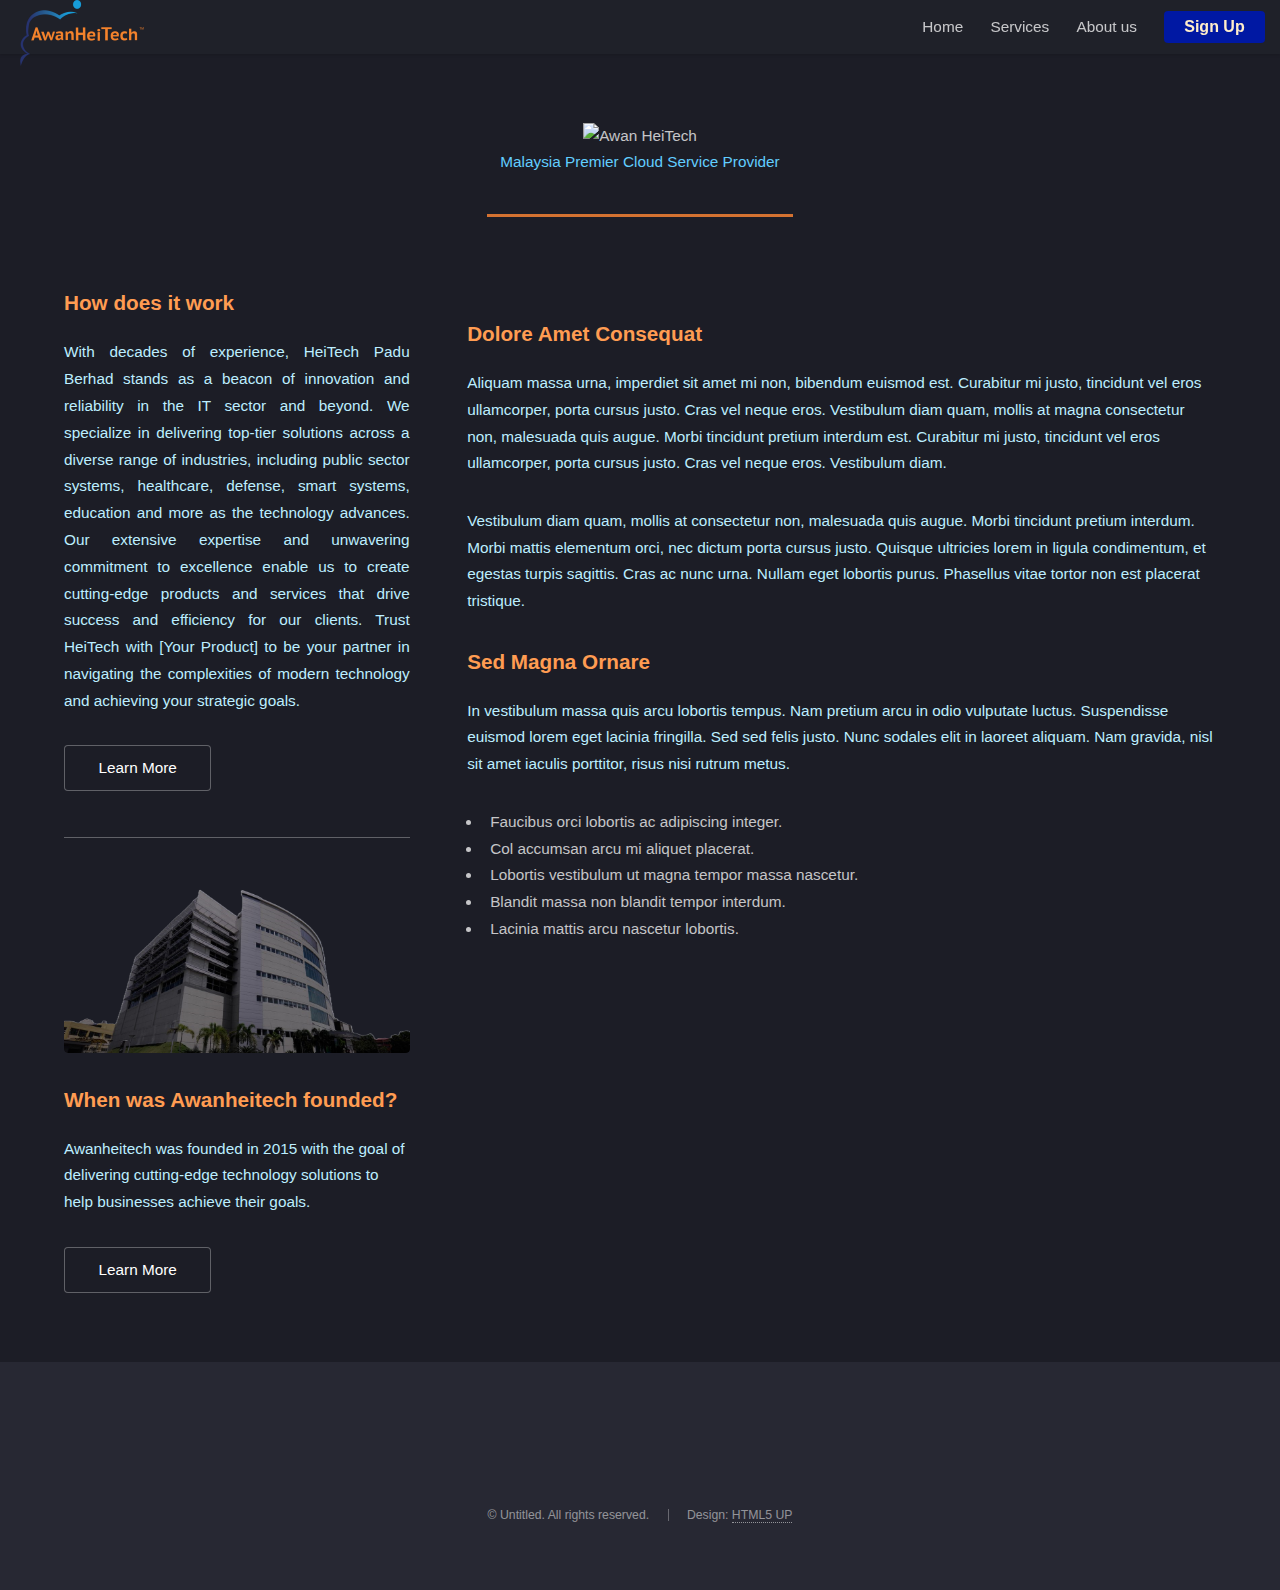
==== awanheitechdetail.html @ 888e389e "update" ====
<!DOCTYPE HTML>

<html>
	<head>
		<title>AwanHeiTech | Details</title>
		<meta charset="utf-8" />
		<meta name="viewport" content="width=device-width, initial-scale=1, user-scalable=no" />
		<link rel="stylesheet" href="assets/css/main.css" />
		<link href="images/AwanHeitech logo.png" rel="icon">
		<noscript><link rel="stylesheet" href="assets/css/noscript.css" /></noscript>
	</head>
	<body class="is-preload">
		<div id="page-wrapper">

			<!-- Header -->
				<header id="header">
					<h1 id="logo">
						<a href="awanheitechdetail.html">
							<img src="images/AwanHeitechlogosmall.png" alt="Awan HeiTech">
						</a>
					</h1>
					
					<nav id="nav">
						<ul>
							<li><a href="index.html">Home</a></li>
							<li>
								<a href="#">Services</a>
								<ul>
									<li><a href="awanheitechdetail.html">AwanHeiTech</a></li>
									<li><a href="kolleqdetail.html">Kolleq</a></li>
									<li><a href="secure-xdetail.html">Secure-X</a></li>
									<li>
										<a href="#">Submenu</a>
										<ul>
											<li><a href="#">Option 1</a></li>
											<li><a href="#">Option 2</a></li>
											<li><a href="#">Option 3</a></li>
											<li><a href="#">Option 4</a></li>
										</ul>
									</li>
								</ul>
							</li>
							<li><a href="about.html">About us</a></li>
							<li><a href="#" class="button primary">Sign Up</a></li>
						</ul>
					</nav>
				</header>

			<!-- Main -->
				<div id="main" class="wrapper style1">
					<div class="container">
						<header class="major">
							<img src="images/AwanHeitech logo.png" alt="Awan HeiTech">
							<p>Malaysia Premier Cloud Service Provider</p>
						</header>
						<div class="row gtr-150">
							<div class="col-4 col-12-medium">

								<!-- Sidebar -->
									<section id="sidebar">
										<section>
											<h3>How does it work</h3>
											<p style="text-align: justify;">With decades of experience, HeiTech Padu Berhad stands as a beacon of innovation and reliability in the IT sector and beyond. We specialize in delivering top-tier solutions across a diverse range of industries, including public sector systems, healthcare, defense, smart systems, education and more as the technology advances. Our extensive expertise and unwavering commitment to excellence enable us to create cutting-edge products and services that drive success and efficiency for our clients. Trust HeiTech with [Your Product] to be your partner in navigating the complexities of modern technology and achieving your strategic goals.</p>
											<footer>
												<ul class="actions">
													<li><a href="#content" class="button">Learn More</a></li>
												</ul>
											</footer>
										</section>
										<hr />
										<section>
											<a href="#" class="image fit"><img src="images/bg_about-1024x500.png" alt="" /></a>
											<h3>When was Awanheitech founded?</h3>
											<p>Awanheitech was founded in 2015 with the goal of delivering cutting-edge technology solutions to help businesses achieve their goals.</p>
											<footer>
												<ul class="actions">
													<li><a href="#" class="button">Learn More</a></li>
												</ul>
											</footer>
										</section>
									</section>

							</div>
							<div class="col-8 col-12-medium imp-medium">

								<!-- Content -->
									<section id="content">
										<a href="#" class="image fit"><img src="images/digital-cloud-data-storage-digital-concept-cloudscape-digital-online-service-global-network-database-backup-computer-infrastructure-technology-solution.jpg" alt="" /></a>
										<h3>Dolore Amet Consequat</h3>
										<p>Aliquam massa urna, imperdiet sit amet mi non, bibendum euismod est. Curabitur mi justo, tincidunt vel eros ullamcorper, porta cursus justo. Cras vel neque eros. Vestibulum diam quam, mollis at magna consectetur non, malesuada quis augue. Morbi tincidunt pretium interdum est. Curabitur mi justo, tincidunt vel eros ullamcorper, porta cursus justo. Cras vel neque eros. Vestibulum diam.</p>
										<p>Vestibulum diam quam, mollis at consectetur non, malesuada quis augue. Morbi tincidunt pretium interdum. Morbi mattis elementum orci, nec dictum porta cursus justo. Quisque ultricies lorem in ligula condimentum, et egestas turpis sagittis. Cras ac nunc urna. Nullam eget lobortis purus. Phasellus vitae tortor non est placerat tristique.</p>
										<h3>Sed Magna Ornare</h3>
										<p>In vestibulum massa quis arcu lobortis tempus. Nam pretium arcu in odio vulputate luctus. Suspendisse euismod lorem eget lacinia fringilla. Sed sed felis justo. Nunc sodales elit in laoreet aliquam. Nam gravida, nisl sit amet iaculis porttitor, risus nisi rutrum metus.</p>
										<ul>
											<li>Faucibus orci lobortis ac adipiscing integer.</li>
											<li>Col accumsan arcu mi aliquet placerat.</li>
											<li>Lobortis vestibulum ut magna tempor massa nascetur.</li>
											<li>Blandit massa non blandit tempor interdum.</li>
											<li>Lacinia mattis arcu nascetur lobortis.</li>
										</ul>
									</section>

							</div>
						</div>
					</div>
				</div>

			<!-- Footer -->
				<footer id="footer">
					<ul class="icons">
						<li><a href="#" class="icon brands alt fa-twitter"><span class="label">Twitter</span></a></li>
						<li><a href="#" class="icon brands alt fa-facebook-f"><span class="label">Facebook</span></a></li>
						<li><a href="#" class="icon brands alt fa-linkedin-in"><span class="label">LinkedIn</span></a></li>
						<li><a href="#" class="icon brands alt fa-instagram"><span class="label">Instagram</span></a></li>
						<li><a href="#" class="icon brands alt fa-github"><span class="label">GitHub</span></a></li>
						<li><a href="#" class="icon solid alt fa-envelope"><span class="label">Email</span></a></li>
					</ul>
					<ul class="copyright">
						<li>&copy; Untitled. All rights reserved.</li><li>Design: <a href="http://html5up.net">HTML5 UP</a></li>
					</ul>
				</footer>

		</div>

		<!-- Scripts -->
			<script src="assets/js/jquery.min.js"></script>
			<script src="assets/js/jquery.scrolly.min.js"></script>
			<script src="assets/js/jquery.dropotron.min.js"></script>
			<script src="assets/js/jquery.scrollex.min.js"></script>
			<script src="assets/js/browser.min.js"></script>
			<script src="assets/js/breakpoints.min.js"></script>
			<script src="assets/js/util.js"></script>
			<script src="assets/js/main.js"></script>

	</body>
</html>
---- assets/css/main.css ----
@import url("fontawesome-all.min.css");
@import url("https://fonts.googleapis.com/css?family=Roboto:100,300,100italic,300italic");

/*
	Landed by HTML5 UP
	html5up.net | @ajlkn
	Free for personal and commercial use under the CCA 3.0 license (html5up.net/license)
*/

html, body, div, span, applet, object,
iframe, h1, h2, h3, h4, h5, h6, p, blockquote,
pre, a, abbr, acronym, address, big, cite,
code, del, dfn, em, img, ins, kbd, q, s, samp,
small, strike, strong, sub, sup, tt, var, b,
u, i, center, dl, dt, dd, ol, ul, li, fieldset,
form, label, legend, table, caption, tbody,
tfoot, thead, tr, th, td, article, aside,
canvas, details, embed, figure, figcaption,
footer, header, hgroup, menu, nav, output, ruby,
section, summary, time, mark, audio, video {
	margin: 0;
	padding: 0;
	border: 0;
	font-size: 100%;
	font: inherit;
	vertical-align: baseline;}

article, aside, details, figcaption, figure,
footer, header, hgroup, menu, nav, section {
	display: block;}

body {
	line-height: 1;
}

ol, ul {
	list-style: none;
}

blockquote, q {
	quotes: none;
}

	blockquote:before, blockquote:after, q:before, q:after {
		content: '';
		content: none;
	}

table {
	border-collapse: collapse;
	border-spacing: 0;
}

body {
	-webkit-text-size-adjust: none;
}

mark {
	background-color: transparent;
	color: inherit;
}

input::-moz-focus-inner {
	border: 0;
	padding: 0;
}

input, select, textarea {
	-moz-appearance: none;
	-webkit-appearance: none;
	-ms-appearance: none;
	appearance: none;
}

/* Basic */

	html {
		box-sizing: border-box;
	}

	*, *:before, *:after {
		box-sizing: inherit;
	}

	html, body {
		background: #1c1d26;
	}

	body.is-preload *, body.is-preload *:before, body.is-preload *:after {
		-moz-animation: none !important;
		-webkit-animation: none !important;
		-ms-animation: none !important;
		animation: none !important;
		-moz-transition: none !important;
		-webkit-transition: none !important;
		-ms-transition: none !important;
		transition: none !important;
	}

	body, input, select, textarea {
		color: rgba(255, 255, 255, 0.75);
		font-family: "Silka", Helvetica, sans-serif;
		font-size: 15pt;
		font-weight: 100;
		line-height: 1.75em;
	}

	a {
		-moz-transition: border-color 0.2s ease-in-out, color 0.2s ease-in-out;
		-webkit-transition: border-color 0.2s ease-in-out, color 0.2s ease-in-out;
		-ms-transition: border-color 0.2s ease-in-out, color 0.2s ease-in-out;
		transition: border-color 0.2s ease-in-out, color 0.2s ease-in-out;
		border-bottom: dotted 1px;
		color: #e49d4c;
		text-decoration: none;
	}

		a:hover {
			color: #e4af4c !important;
			border-bottom-color: transparent;
		}

	strong, b {
		color: #ffffff;
		font-weight: 300;
	}

	em, i {
		font-style: italic;
	}

	p {
		margin: 0 0 2em 0;
		color: #bceeff;
		font-weight:400
	}

	h1, h2, h3, h4, h5, h6 {
		color: #ffffff;
		font-weight: 300;
		line-height: 1em;
		margin: 0 0 1em 0;
		font-family: Exo 2;
		font-weight: 400;
	}

		h1 a, h2 a, h3 a, h4 a, h5 a, h6 a {
			color: inherit;
			border: 0;
		}

	h2 {
		font-size: 2em;
		line-height: 1.5em;
		letter-spacing: -0.025em;
		color: #ff9c52;
		font-weight: 900;

	}

	h3 {
		font-size: 1.35em;
		line-height: 1.5em;
		color: #ff9c52;
		font-weight: 600;
	}

	h4 {
		font-size: 1.1em;
		line-height: 1.5em;
	}

	h5 {
		font-size: 0.9em;
		line-height: 1.5em;
	}

	h6 {
		font-size: 0.7em;
		line-height: 1.5em;
	}

	sub {
		font-size: 0.8em;
		position: relative;
		top: 0.5em;
	}

	sup {
		font-size: 0.8em;
		position: relative;
		top: -0.5em;
	}

	hr {
		border: 0;
		border-bottom: solid 1px rgba(255, 255, 255, 0.3);
		margin: 3em 0;
	}

		hr.major {
			margin: 4em 0;
		}

	blockquote {
		border-left: solid 4px rgba(255, 255, 255, 0.3);
		font-style: italic;
		margin: 0 0 2em 0;
		padding: 0.5em 0 0.5em 2em;
	}

	code {
		background: rgba(255, 255, 255, 0.075);
		border-radius: 4px;
		font-family: "Courier New", monospace;
		font-size: 0.9em;
		margin: 0 0.25em;
		padding: 0.25em 0.65em;
	}

	pre {
		-webkit-overflow-scrolling: touch;
		font-family: "Courier New", monospace;
		font-size: 0.9em;
		margin: 0 0 2em 0;
	}

		pre code {
			display: block;
			line-height: 1.75em;
			padding: 1em 1.5em;
			overflow-x: auto;
		}

	.align-left {
		text-align: left;
	}

	.align-center {
		text-align: center;
	}

	.align-right {
		text-align: right;
	}

/* Loader */

	@-moz-keyframes spinner-show {
		0% {
			opacity: 0;
		}

		100% {
			opacity: 1;
		}
	}

	@-webkit-keyframes spinner-show {
		0% {
			opacity: 0;
		}

		100% {
			opacity: 1;
		}
	}

	@-ms-keyframes spinner-show {
		0% {
			opacity: 0;
		}

		100% {
			opacity: 1;
		}
	}

	@keyframes spinner-show {
		0% {
			opacity: 0;
		}

		100% {
			opacity: 1;
		}
	}

	@-moz-keyframes spinner-hide {
		0% {
			color: rgba(255, 255, 255, 0.15);
			z-index: 100001;
			-moz-transform: scale(1) rotate(0deg);
			-webkit-transform: scale(1) rotate(0deg);
			-ms-transform: scale(1) rotate(0deg);
			transform: scale(1) rotate(0deg);
		}

		99% {
			color: #1c1d26;
			z-index: 100001;
			-moz-transform: scale(0.5) rotate(360deg);
			-webkit-transform: scale(0.5) rotate(360deg);
			-ms-transform: scale(0.5) rotate(360deg);
			transform: scale(0.5) rotate(360deg);
		}

		100% {
			color: #1c1d26;
			z-index: -1;
			-moz-transform: scale(0.5) rotate(360deg);
			-webkit-transform: scale(0.5) rotate(360deg);
			-ms-transform: scale(0.5) rotate(360deg);
			transform: scale(0.5) rotate(360deg);
		}
	}

	@-webkit-keyframes spinner-hide {
		0% {
			color: rgba(255, 255, 255, 0.15);
			z-index: 100001;
			-moz-transform: scale(1) rotate(0deg);
			-webkit-transform: scale(1) rotate(0deg);
			-ms-transform: scale(1) rotate(0deg);
			transform: scale(1) rotate(0deg);
		}

		99% {
			color: #1c1d26;
			z-index: 100001;
			-moz-transform: scale(0.5) rotate(360deg);
			-webkit-transform: scale(0.5) rotate(360deg);
			-ms-transform: scale(0.5) rotate(360deg);
			transform: scale(0.5) rotate(360deg);
		}

		100% {
			color: #1c1d26;
			z-index: -1;
			-moz-transform: scale(0.5) rotate(360deg);
			-webkit-transform: scale(0.5) rotate(360deg);
			-ms-transform: scale(0.5) rotate(360deg);
			transform: scale(0.5) rotate(360deg);
		}
	}

	@-ms-keyframes spinner-hide {
		0% {
			color: rgba(255, 255, 255, 0.15);
			z-index: 100001;
			-moz-transform: scale(1) rotate(0deg);
			-webkit-transform: scale(1) rotate(0deg);
			-ms-transform: scale(1) rotate(0deg);
			transform: scale(1) rotate(0deg);
		}

		99% {
			color: #1c1d26;
			z-index: 100001;
			-moz-transform: scale(0.5) rotate(360deg);
			-webkit-transform: scale(0.5) rotate(360deg);
			-ms-transform: scale(0.5) rotate(360deg);
			transform: scale(0.5) rotate(360deg);
		}

		100% {
			color: #1c1d26;
			z-index: -1;
			-moz-transform: scale(0.5) rotate(360deg);
			-webkit-transform: scale(0.5) rotate(360deg);
			-ms-transform: scale(0.5) rotate(360deg);
			transform: scale(0.5) rotate(360deg);
		}
	}

	@keyframes spinner-hide {
		0% {
			color: rgba(255, 255, 255, 0.15);
			z-index: 100001;
			-moz-transform: scale(1) rotate(0deg);
			-webkit-transform: scale(1) rotate(0deg);
			-ms-transform: scale(1) rotate(0deg);
			transform: scale(1) rotate(0deg);
		}

		99% {
			color: #1c1d26;
			z-index: 100001;
			-moz-transform: scale(0.5) rotate(360deg);
			-webkit-transform: scale(0.5) rotate(360deg);
			-ms-transform: scale(0.5) rotate(360deg);
			transform: scale(0.5) rotate(360deg);
		}

		100% {
			color: #1c1d26;
			z-index: -1;
			-moz-transform: scale(0.5) rotate(360deg);
			-webkit-transform: scale(0.5) rotate(360deg);
			-ms-transform: scale(0.5) rotate(360deg);
			transform: scale(0.5) rotate(360deg);
		}
	}

	@-moz-keyframes spinner-rotate {
		0% {
			-moz-transform: scale(1) rotate(0deg);
			-webkit-transform: scale(1) rotate(0deg);
			-ms-transform: scale(1) rotate(0deg);
			transform: scale(1) rotate(0deg);
		}

		100% {
			-moz-transform: scale(1) rotate(360deg);
			-webkit-transform: scale(1) rotate(360deg);
			-ms-transform: scale(1) rotate(360deg);
			transform: scale(1) rotate(360deg);
		}
	}

	@-webkit-keyframes spinner-rotate {
		0% {
			-moz-transform: scale(1) rotate(0deg);
			-webkit-transform: scale(1) rotate(0deg);
			-ms-transform: scale(1) rotate(0deg);
			transform: scale(1) rotate(0deg);
		}

		100% {
			-moz-transform: scale(1) rotate(360deg);
			-webkit-transform: scale(1) rotate(360deg);
			-ms-transform: scale(1) rotate(360deg);
			transform: scale(1) rotate(360deg);
		}
	}

	@-ms-keyframes spinner-rotate {
		0% {
			-moz-transform: scale(1) rotate(0deg);
			-webkit-transform: scale(1) rotate(0deg);
			-ms-transform: scale(1) rotate(0deg);
			transform: scale(1) rotate(0deg);
		}

		100% {
			-moz-transform: scale(1) rotate(360deg);
			-webkit-transform: scale(1) rotate(360deg);
			-ms-transform: scale(1) rotate(360deg);
			transform: scale(1) rotate(360deg);
		}
	}

	@keyframes spinner-rotate {
		0% {
			-moz-transform: scale(1) rotate(0deg);
			-webkit-transform: scale(1) rotate(0deg);
			-ms-transform: scale(1) rotate(0deg);
			transform: scale(1) rotate(0deg);
		}

		100% {
			-moz-transform: scale(1) rotate(360deg);
			-webkit-transform: scale(1) rotate(360deg);
			-ms-transform: scale(1) rotate(360deg);
			transform: scale(1) rotate(360deg);
		}
	}

	@-moz-keyframes overlay-hide {
		0% {
			opacity: 1;
			z-index: 100000;
		}

		15% {
			opacity: 1;
			z-index: 100000;
		}

		99% {
			opacity: 0;
			z-index: 100000;
		}

		100% {
			opacity: 0;
			z-index: -1;
		}
	}

	@-webkit-keyframes overlay-hide {
		0% {
			opacity: 1;
			z-index: 100000;
		}

		15% {
			opacity: 1;
			z-index: 100000;
		}

		99% {
			opacity: 0;
			z-index: 100000;
		}

		100% {
			opacity: 0;
			z-index: -1;
		}
	}

	@-ms-keyframes overlay-hide {
		0% {
			opacity: 1;
			z-index: 100000;
		}

		15% {
			opacity: 1;
			z-index: 100000;
		}

		99% {
			opacity: 0;
			z-index: 100000;
		}

		100% {
			opacity: 0;
			z-index: -1;
		}
	}

	@keyframes overlay-hide {
		0% {
			opacity: 1;
			z-index: 100000;
		}

		15% {
			opacity: 1;
			z-index: 100000;
		}

		99% {
			opacity: 0;
			z-index: 100000;
		}

		100% {
			opacity: 0;
			z-index: -1;
		}
	}

	body.landing {
		text-decoration: none;
	}

		body.landing:before {
			-moz-osx-font-smoothing: grayscale;
			-webkit-font-smoothing: antialiased;
			display: inline-block;
			font-style: normal;
			font-variant: normal;
			text-rendering: auto;
			line-height: 1;
			text-transform: none !important;
			font-family: 'Font Awesome 5 Free';
			font-weight: 900;
		}

		body.landing:before {
			-moz-animation: spinner-show 1.5s 1 0.25s ease forwards, spinner-hide 0.25s ease-in-out forwards !important;
			-webkit-animation: spinner-show 1.5s 1 0.25s ease forwards, spinner-hide 0.25s ease-in-out forwards !important;
			-ms-animation: spinner-show 1.5s 1 0.25s ease forwards, spinner-hide 0.25s ease-in-out forwards !important;
			animation: spinner-show 1.5s 1 0.25s ease forwards, spinner-hide 0.25s ease-in-out forwards !important;
			-moz-transform-origin: 50% 50%;
			-webkit-transform-origin: 50% 50%;
			-ms-transform-origin: 50% 50%;
			transform-origin: 50% 50%;
			color: rgba(255, 255, 255, 0.15);
			content: '\f1ce';
			cursor: default;
			display: block;
			font-size: 2em;
			height: 2em;
			left: 50%;
			line-height: 2em;
			margin: -1em 0 0 -1em;
			opacity: 0;
			position: fixed;
			text-align: center;
			top: 50%;
			width: 2em;
			z-index: -1;
		}

		body.landing:after {
			-moz-animation: overlay-hide 1.5s ease-in forwards !important;
			-webkit-animation: overlay-hide 1.5s ease-in forwards !important;
			-ms-animation: overlay-hide 1.5s ease-in forwards !important;
			animation: overlay-hide 1.5s ease-in forwards !important;
			background: #1c1d26;
			content: '';
			display: block;
			height: 100%;
			left: 0;
			opacity: 0;
			position: fixed;
			top: 0;
			width: 100%;
			z-index: -1;
		}

		body.landing.is-preload:before {
			-moz-animation: spinner-show 1.5s 1 0.25s ease forwards, spinner-rotate 0.75s infinite linear !important;
			-webkit-animation: spinner-show 1.5s 1 0.25s ease forwards, spinner-rotate 0.75s infinite linear !important;
			-ms-animation: spinner-show 1.5s 1 0.25s ease forwards, spinner-rotate 0.75s infinite linear !important;
			animation: spinner-show 1.5s 1 0.25s ease forwards, spinner-rotate 0.75s infinite linear !important;
			z-index: 100001;
		}

		body.landing.is-preload:after {
			-moz-animation: none !important;
			-webkit-animation: none !important;
			-ms-animation: none !important;
			animation: none !important;
			opacity: 1;
			z-index: 100000;
		}

	@media (-webkit-min-device-pixel-ratio: 2) {

		body.landing:before {
			line-height: 2.025em;
		}

	}

/* Container */

	.container {
		margin: 0 auto;
		max-width: calc(100% - 4em);
		width: 70em;
	}

		.container.xsmall {
			width: 17.5em;
		}

		.container.small {
			width: 35em;
		}

		.container.medium {
			width: 52.5em;
		}

		.container.large {
			width: 87.5em;
		}

		.container.xlarge {
			width: 105em;
		}

		.container.max {
			width: 100%;
		}

		@media screen and (max-width: 1280px) {

			.container {
				width: 90%;
				max-width: 100%;
			}

		}

		@media screen and (max-width: 980px) {

			.container {
				width: 100% !important;
			}

		}

/* Row */

	.row {
		display: flex;
		flex-wrap: wrap;
		box-sizing: border-box;
		align-items: stretch;
	}

		.row > * {
			box-sizing: border-box;
		}

		.row.gtr-uniform > * > :last-child {
			margin-bottom: 0;
		}

		.row.aln-left {
			justify-content: flex-start;
		}

		.row.aln-center {
			justify-content: center;
		}

		.row.aln-right {
			justify-content: flex-end;
		}

		.row.aln-top {
			align-items: flex-start;
		}

		.row.aln-middle {
			align-items: center;
		}

		.row.aln-bottom {
			align-items: flex-end;
		}

		.row > .imp {
			order: -1;
		}

		.row > .col-1 {
			width: 8.33333%;
		}

		.row > .off-1 {
			margin-left: 8.33333%;
		}

		.row > .col-2 {
			width: 16.66667%;
		}

		.row > .off-2 {
			margin-left: 16.66667%;
		}

		.row > .col-3 {
			width: 25%;
		}

		.row > .off-3 {
			margin-left: 25%;
		}

		.row > .col-4 {
			width: 33.33333%;
		}

		.row > .off-4 {
			margin-left: 33.33333%;
		}

		.row > .col-5 {
			width: 41.66667%;
		}

		.row > .off-5 {
			margin-left: 41.66667%;
		}

		.row > .col-6 {
			width: 50%;
		}

		.row > .off-6 {
			margin-left: 50%;
		}

		.row > .col-7 {
			width: 58.33333%;
		}

		.row > .off-7 {
			margin-left: 58.33333%;
		}

		.row > .col-8 {
			width: 66.66667%;
		}

		.row > .off-8 {
			margin-left: 66.66667%;
		}

		.row > .col-9 {
			width: 75%;
		}

		.row > .off-9 {
			margin-left: 75%;
		}

		.row > .col-10 {
			width: 83.33333%;
		}

		.row > .off-10 {
			margin-left: 83.33333%;
		}

		.row > .col-11 {
			width: 91.66667%;
		}

		.row > .off-11 {
			margin-left: 91.66667%;
		}

		.row > .col-12 {
			width: 100%;
		}

		.row > .off-12 {
			margin-left: 100%;
		}

		.row.gtr-0 {
			margin-top: 0;
			margin-left: 0em;
		}

			.row.gtr-0 > * {
				padding: 0 0 0 0em;
			}

			.row.gtr-0.gtr-uniform {
				margin-top: 0em;
			}

				.row.gtr-0.gtr-uniform > * {
					padding-top: 0em;
				}

		.row.gtr-25 {
			margin-top: 0;
			margin-left: -0.625em;
		}

			.row.gtr-25 > * {
				padding: 0 0 0 0.625em;
			}

			.row.gtr-25.gtr-uniform {
				margin-top: -0.625em;
			}

				.row.gtr-25.gtr-uniform > * {
					padding-top: 0.625em;
				}

		.row.gtr-50 {
			margin-top: 0;
			margin-left: -1.25em;
		}

			.row.gtr-50 > * {
				padding: 0 0 0 1.25em;
			}

			.row.gtr-50.gtr-uniform {
				margin-top: -1.25em;
			}

				.row.gtr-50.gtr-uniform > * {
					padding-top: 1.25em;
				}

		.row {
			margin-top: 0;
			margin-left: -2.5em;
		}

			.row > * {
				padding: 0 0 0 2.5em;
			}

			.row.gtr-uniform {
				margin-top: -2.5em;
			}

				.row.gtr-uniform > * {
					padding-top: 2.5em;
				}

		.row.gtr-150 {
			margin-top: 0;
			margin-left: -3.75em;
		}

			.row.gtr-150 > * {
				padding: 0 0 0 3.75em;
			}

			.row.gtr-150.gtr-uniform {
				margin-top: -3.75em;
			}

				.row.gtr-150.gtr-uniform > * {
					padding-top: 3.75em;
				}

		.row.gtr-200 {
			margin-top: 0;
			margin-left: -5em;
		}

			.row.gtr-200 > * {
				padding: 0 0 0 5em;
			}

			.row.gtr-200.gtr-uniform {
				margin-top: -5em;
			}

				.row.gtr-200.gtr-uniform > * {
					padding-top: 5em;
				}

		@media screen and (max-width: 1680px) {

			.row {
				display: flex;
				flex-wrap: wrap;
				box-sizing: border-box;
				align-items: stretch;
			}

				.row > * {
					box-sizing: border-box;
				}

				.row.gtr-uniform > * > :last-child {
					margin-bottom: 0;
				}

				.row.aln-left {
					justify-content: flex-start;
				}

				.row.aln-center {
					justify-content: center;
				}

				.row.aln-right {
					justify-content: flex-end;
				}

				.row.aln-top {
					align-items: flex-start;
				}

				.row.aln-middle {
					align-items: center;
				}

				.row.aln-bottom {
					align-items: flex-end;
				}

				.row > .imp-xlarge {
					order: -1;
				}

				.row > .col-1-xlarge {
					width: 8.33333%;
				}

				.row > .off-1-xlarge {
					margin-left: 8.33333%;
				}

				.row > .col-2-xlarge {
					width: 16.66667%;
				}

				.row > .off-2-xlarge {
					margin-left: 16.66667%;
				}

				.row > .col-3-xlarge {
					width: 25%;
				}

				.row > .off-3-xlarge {
					margin-left: 25%;
				}

				.row > .col-4-xlarge {
					width: 33.33333%;
				}

				.row > .off-4-xlarge {
					margin-left: 33.33333%;
				}

				.row > .col-5-xlarge {
					width: 41.66667%;
				}

				.row > .off-5-xlarge {
					margin-left: 41.66667%;
				}

				.row > .col-6-xlarge {
					width: 50%;
				}

				.row > .off-6-xlarge {
					margin-left: 50%;
				}

				.row > .col-7-xlarge {
					width: 58.33333%;
				}

				.row > .off-7-xlarge {
					margin-left: 58.33333%;
				}

				.row > .col-8-xlarge {
					width: 66.66667%;
				}

				.row > .off-8-xlarge {
					margin-left: 66.66667%;
				}

				.row > .col-9-xlarge {
					width: 75%;
				}

				.row > .off-9-xlarge {
					margin-left: 75%;
				}

				.row > .col-10-xlarge {
					width: 83.33333%;
				}

				.row > .off-10-xlarge {
					margin-left: 83.33333%;
				}

				.row > .col-11-xlarge {
					width: 91.66667%;
				}

				.row > .off-11-xlarge {
					margin-left: 91.66667%;
				}

				.row > .col-12-xlarge {
					width: 100%;
				}

				.row > .off-12-xlarge {
					margin-left: 100%;
				}

				.row.gtr-0 {
					margin-top: 0;
					margin-left: 0em;
				}

					.row.gtr-0 > * {
						padding: 0 0 0 0em;
					}

					.row.gtr-0.gtr-uniform {
						margin-top: 0em;
					}

						.row.gtr-0.gtr-uniform > * {
							padding-top: 0em;
						}

				.row.gtr-25 {
					margin-top: 0;
					margin-left: -0.625em;
				}

					.row.gtr-25 > * {
						padding: 0 0 0 0.625em;
					}

					.row.gtr-25.gtr-uniform {
						margin-top: -0.625em;
					}

						.row.gtr-25.gtr-uniform > * {
							padding-top: 0.625em;
						}

				.row.gtr-50 {
					margin-top: 0;
					margin-left: -1.25em;
				}

					.row.gtr-50 > * {
						padding: 0 0 0 1.25em;
					}

					.row.gtr-50.gtr-uniform {
						margin-top: -1.25em;
					}

						.row.gtr-50.gtr-uniform > * {
							padding-top: 1.25em;
						}

				.row {
					margin-top: 0;
					margin-left: -2.5em;
				}

					.row > * {
						padding: 0 0 0 2.5em;
					}

					.row.gtr-uniform {
						margin-top: -2.5em;
					}

						.row.gtr-uniform > * {
							padding-top: 2.5em;
						}

				.row.gtr-150 {
					margin-top: 0;
					margin-left: -3.75em;
				}

					.row.gtr-150 > * {
						padding: 0 0 0 3.75em;
					}

					.row.gtr-150.gtr-uniform {
						margin-top: -3.75em;
					}

						.row.gtr-150.gtr-uniform > * {
							padding-top: 3.75em;
						}

				.row.gtr-200 {
					margin-top: 0;
					margin-left: -5em;
				}

					.row.gtr-200 > * {
						padding: 0 0 0 5em;
					}

					.row.gtr-200.gtr-uniform {
						margin-top: -5em;
					}

						.row.gtr-200.gtr-uniform > * {
							padding-top: 5em;
						}

		}

		@media screen and (max-width: 1280px) {

			.row {
				display: flex;
				flex-wrap: wrap;
				box-sizing: border-box;
				align-items: stretch;
			}

				.row > * {
					box-sizing: border-box;
				}

				.row.gtr-uniform > * > :last-child {
					margin-bottom: 0;
				}

				.row.aln-left {
					justify-content: flex-start;
				}

				.row.aln-center {
					justify-content: center;
				}

				.row.aln-right {
					justify-content: flex-end;
				}

				.row.aln-top {
					align-items: flex-start;
				}

				.row.aln-middle {
					align-items: center;
				}

				.row.aln-bottom {
					align-items: flex-end;
				}

				.row > .imp-large {
					order: -1;
				}

				.row > .col-1-large {
					width: 8.33333%;
				}

				.row > .off-1-large {
					margin-left: 8.33333%;
				}

				.row > .col-2-large {
					width: 16.66667%;
				}

				.row > .off-2-large {
					margin-left: 16.66667%;
				}

				.row > .col-3-large {
					width: 25%;
				}

				.row > .off-3-large {
					margin-left: 25%;
				}

				.row > .col-4-large {
					width: 33.33333%;
				}

				.row > .off-4-large {
					margin-left: 33.33333%;
				}

				.row > .col-5-large {
					width: 41.66667%;
				}

				.row > .off-5-large {
					margin-left: 41.66667%;
				}

				.row > .col-6-large {
					width: 50%;
				}

				.row > .off-6-large {
					margin-left: 50%;
				}

				.row > .col-7-large {
					width: 58.33333%;
				}

				.row > .off-7-large {
					margin-left: 58.33333%;
				}

				.row > .col-8-large {
					width: 66.66667%;
				}

				.row > .off-8-large {
					margin-left: 66.66667%;
				}

				.row > .col-9-large {
					width: 75%;
				}

				.row > .off-9-large {
					margin-left: 75%;
				}

				.row > .col-10-large {
					width: 83.33333%;
				}

				.row > .off-10-large {
					margin-left: 83.33333%;
				}

				.row > .col-11-large {
					width: 91.66667%;
				}

				.row > .off-11-large {
					margin-left: 91.66667%;
				}

				.row > .col-12-large {
					width: 100%;
				}

				.row > .off-12-large {
					margin-left: 100%;
				}

				.row.gtr-0 {
					margin-top: 0;
					margin-left: 0em;
				}

					.row.gtr-0 > * {
						padding: 0 0 0 0em;
					}

					.row.gtr-0.gtr-uniform {
						margin-top: 0em;
					}

						.row.gtr-0.gtr-uniform > * {
							padding-top: 0em;
						}

				.row.gtr-25 {
					margin-top: 0;
					margin-left: -0.625em;
				}

					.row.gtr-25 > * {
						padding: 0 0 0 0.625em;
					}

					.row.gtr-25.gtr-uniform {
						margin-top: -0.625em;
					}

						.row.gtr-25.gtr-uniform > * {
							padding-top: 0.625em;
						}

				.row.gtr-50 {
					margin-top: 0;
					margin-left: -1.25em;
				}

					.row.gtr-50 > * {
						padding: 0 0 0 1.25em;
					}

					.row.gtr-50.gtr-uniform {
						margin-top: -1.25em;
					}

						.row.gtr-50.gtr-uniform > * {
							padding-top: 1.25em;
						}

				.row {
					margin-top: 0;
					margin-left: -2.5em;
				}

					.row > * {
						padding: 0 0 0 2.5em;
					}

					.row.gtr-uniform {
						margin-top: -2.5em;
					}

						.row.gtr-uniform > * {
							padding-top: 2.5em;
						}

				.row.gtr-150 {
					margin-top: 0;
					margin-left: -3.75em;
				}

					.row.gtr-150 > * {
						padding: 0 0 0 3.75em;
					}

					.row.gtr-150.gtr-uniform {
						margin-top: -3.75em;
					}

						.row.gtr-150.gtr-uniform > * {
							padding-top: 3.75em;
						}

				.row.gtr-200 {
					margin-top: 0;
					margin-left: -5em;
				}

					.row.gtr-200 > * {
						padding: 0 0 0 5em;
					}

					.row.gtr-200.gtr-uniform {
						margin-top: -5em;
					}

						.row.gtr-200.gtr-uniform > * {
							padding-top: 5em;
						}

		}

		@media screen and (max-width: 980px) {

			.row {
				display: flex;
				flex-wrap: wrap;
				box-sizing: border-box;
				align-items: stretch;
			}

				.row > * {
					box-sizing: border-box;
				}

				.row.gtr-uniform > * > :last-child {
					margin-bottom: 0;
				}

				.row.aln-left {
					justify-content: flex-start;
				}

				.row.aln-center {
					justify-content: center;
				}

				.row.aln-right {
					justify-content: flex-end;
				}

				.row.aln-top {
					align-items: flex-start;
				}

				.row.aln-middle {
					align-items: center;
				}

				.row.aln-bottom {
					align-items: flex-end;
				}

				.row > .imp-medium {
					order: -1;
				}

				.row > .col-1-medium {
					width: 8.33333%;
				}

				.row > .off-1-medium {
					margin-left: 8.33333%;
				}

				.row > .col-2-medium {
					width: 16.66667%;
				}

				.row > .off-2-medium {
					margin-left: 16.66667%;
				}

				.row > .col-3-medium {
					width: 25%;
				}

				.row > .off-3-medium {
					margin-left: 25%;
				}

				.row > .col-4-medium {
					width: 33.33333%;
				}

				.row > .off-4-medium {
					margin-left: 33.33333%;
				}

				.row > .col-5-medium {
					width: 41.66667%;
				}

				.row > .off-5-medium {
					margin-left: 41.66667%;
				}

				.row > .col-6-medium {
					width: 50%;
				}

				.row > .off-6-medium {
					margin-left: 50%;
				}

				.row > .col-7-medium {
					width: 58.33333%;
				}

				.row > .off-7-medium {
					margin-left: 58.33333%;
				}

				.row > .col-8-medium {
					width: 66.66667%;
				}

				.row > .off-8-medium {
					margin-left: 66.66667%;
				}

				.row > .col-9-medium {
					width: 75%;
				}

				.row > .off-9-medium {
					margin-left: 75%;
				}

				.row > .col-10-medium {
					width: 83.33333%;
				}

				.row > .off-10-medium {
					margin-left: 83.33333%;
				}

				.row > .col-11-medium {
					width: 91.66667%;
				}

				.row > .off-11-medium {
					margin-left: 91.66667%;
				}

				.row > .col-12-medium {
					width: 100%;
				}

				.row > .off-12-medium {
					margin-left: 100%;
				}

				.row.gtr-0 {
					margin-top: 0;
					margin-left: 0em;
				}

					.row.gtr-0 > * {
						padding: 0 0 0 0em;
					}

					.row.gtr-0.gtr-uniform {
						margin-top: 0em;
					}

						.row.gtr-0.gtr-uniform > * {
							padding-top: 0em;
						}

				.row.gtr-25 {
					margin-top: 0;
					margin-left: -0.625em;
				}

					.row.gtr-25 > * {
						padding: 0 0 0 0.625em;
					}

					.row.gtr-25.gtr-uniform {
						margin-top: -0.625em;
					}

						.row.gtr-25.gtr-uniform > * {
							padding-top: 0.625em;
						}

				.row.gtr-50 {
					margin-top: 0;
					margin-left: -1.25em;
				}

					.row.gtr-50 > * {
						padding: 0 0 0 1.25em;
					}

					.row.gtr-50.gtr-uniform {
						margin-top: -1.25em;
					}

						.row.gtr-50.gtr-uniform > * {
							padding-top: 1.25em;
						}

				.row {
					margin-top: 0;
					margin-left: -2.5em;
				}

					.row > * {
						padding: 0 0 0 2.5em;
					}

					.row.gtr-uniform {
						margin-top: -2.5em;
					}

						.row.gtr-uniform > * {
							padding-top: 2.5em;
						}

				.row.gtr-150 {
					margin-top: 0;
					margin-left: -3.75em;
				}

					.row.gtr-150 > * {
						padding: 0 0 0 3.75em;
					}

					.row.gtr-150.gtr-uniform {
						margin-top: -3.75em;
					}

						.row.gtr-150.gtr-uniform > * {
							padding-top: 3.75em;
						}

				.row.gtr-200 {
					margin-top: 0;
					margin-left: -5em;
				}

					.row.gtr-200 > * {
						padding: 0 0 0 5em;
					}

					.row.gtr-200.gtr-uniform {
						margin-top: -5em;
					}

						.row.gtr-200.gtr-uniform > * {
							padding-top: 5em;
						}

		}

		@media screen and (max-width: 736px) {

			.row {
				display: flex;
				flex-wrap: wrap;
				box-sizing: border-box;
				align-items: stretch;
			}

				.row > * {
					box-sizing: border-box;
				}

				.row.gtr-uniform > * > :last-child {
					margin-bottom: 0;
				}

				.row.aln-left {
					justify-content: flex-start;
				}

				.row.aln-center {
					justify-content: center;
				}

				.row.aln-right {
					justify-content: flex-end;
				}

				.row.aln-top {
					align-items: flex-start;
				}

				.row.aln-middle {
					align-items: center;
				}

				.row.aln-bottom {
					align-items: flex-end;
				}

				.row > .imp-small {
					order: -1;
				}

				.row > .col-1-small {
					width: 8.33333%;
				}

				.row > .off-1-small {
					margin-left: 8.33333%;
				}

				.row > .col-2-small {
					width: 16.66667%;
				}

				.row > .off-2-small {
					margin-left: 16.66667%;
				}

				.row > .col-3-small {
					width: 25%;
				}

				.row > .off-3-small {
					margin-left: 25%;
				}

				.row > .col-4-small {
					width: 33.33333%;
				}

				.row > .off-4-small {
					margin-left: 33.33333%;
				}

				.row > .col-5-small {
					width: 41.66667%;
				}

				.row > .off-5-small {
					margin-left: 41.66667%;
				}

				.row > .col-6-small {
					width: 50%;
				}

				.row > .off-6-small {
					margin-left: 50%;
				}

				.row > .col-7-small {
					width: 58.33333%;
				}

				.row > .off-7-small {
					margin-left: 58.33333%;
				}

				.row > .col-8-small {
					width: 66.66667%;
				}

				.row > .off-8-small {
					margin-left: 66.66667%;
				}

				.row > .col-9-small {
					width: 75%;
				}

				.row > .off-9-small {
					margin-left: 75%;
				}

				.row > .col-10-small {
					width: 83.33333%;
				}

				.row > .off-10-small {
					margin-left: 83.33333%;
				}

				.row > .col-11-small {
					width: 91.66667%;
				}

				.row > .off-11-small {
					margin-left: 91.66667%;
				}

				.row > .col-12-small {
					width: 100%;
				}

				.row > .off-12-small {
					margin-left: 100%;
				}

				.row.gtr-0 {
					margin-top: 0;
					margin-left: 0em;
				}

					.row.gtr-0 > * {
						padding: 0 0 0 0em;
					}

					.row.gtr-0.gtr-uniform {
						margin-top: 0em;
					}

						.row.gtr-0.gtr-uniform > * {
							padding-top: 0em;
						}

				.row.gtr-25 {
					margin-top: 0;
					margin-left: -0.625em;
				}

					.row.gtr-25 > * {
						padding: 0 0 0 0.625em;
					}

					.row.gtr-25.gtr-uniform {
						margin-top: -0.625em;
					}

						.row.gtr-25.gtr-uniform > * {
							padding-top: 0.625em;
						}

				.row.gtr-50 {
					margin-top: 0;
					margin-left: -1.25em;
				}

					.row.gtr-50 > * {
						padding: 0 0 0 1.25em;
					}

					.row.gtr-50.gtr-uniform {
						margin-top: -1.25em;
					}

						.row.gtr-50.gtr-uniform > * {
							padding-top: 1.25em;
						}

				.row {
					margin-top: 0;
					margin-left: -2.5em;
				}

					.row > * {
						padding: 0 0 0 2.5em;
					}

					.row.gtr-uniform {
						margin-top: -2.5em;
					}

						.row.gtr-uniform > * {
							padding-top: 2.5em;
						}

				.row.gtr-150 {
					margin-top: 0;
					margin-left: -3.75em;
				}

					.row.gtr-150 > * {
						padding: 0 0 0 3.75em;
					}

					.row.gtr-150.gtr-uniform {
						margin-top: -3.75em;
					}

						.row.gtr-150.gtr-uniform > * {
							padding-top: 3.75em;
						}

				.row.gtr-200 {
					margin-top: 0;
					margin-left: -5em;
				}

					.row.gtr-200 > * {
						padding: 0 0 0 5em;
					}

					.row.gtr-200.gtr-uniform {
						margin-top: -5em;
					}

						.row.gtr-200.gtr-uniform > * {
							padding-top: 5em;
						}

		}

		@media screen and (max-width: 480px) {

			.row {
				display: flex;
				flex-wrap: wrap;
				box-sizing: border-box;
				align-items: stretch;
			}

				.row > * {
					box-sizing: border-box;
				}

				.row.gtr-uniform > * > :last-child {
					margin-bottom: 0;
				}

				.row.aln-left {
					justify-content: flex-start;
				}

				.row.aln-center {
					justify-content: center;
				}

				.row.aln-right {
					justify-content: flex-end;
				}

				.row.aln-top {
					align-items: flex-start;
				}

				.row.aln-middle {
					align-items: center;
				}

				.row.aln-bottom {
					align-items: flex-end;
				}

				.row > .imp-xsmall {
					order: -1;
				}

				.row > .col-1-xsmall {
					width: 8.33333%;
				}

				.row > .off-1-xsmall {
					margin-left: 8.33333%;
				}

				.row > .col-2-xsmall {
					width: 16.66667%;
				}

				.row > .off-2-xsmall {
					margin-left: 16.66667%;
				}

				.row > .col-3-xsmall {
					width: 25%;
				}

				.row > .off-3-xsmall {
					margin-left: 25%;
				}

				.row > .col-4-xsmall {
					width: 33.33333%;
				}

				.row > .off-4-xsmall {
					margin-left: 33.33333%;
				}

				.row > .col-5-xsmall {
					width: 41.66667%;
				}

				.row > .off-5-xsmall {
					margin-left: 41.66667%;
				}

				.row > .col-6-xsmall {
					width: 50%;
				}

				.row > .off-6-xsmall {
					margin-left: 50%;
				}

				.row > .col-7-xsmall {
					width: 58.33333%;
				}

				.row > .off-7-xsmall {
					margin-left: 58.33333%;
				}

				.row > .col-8-xsmall {
					width: 66.66667%;
				}

				.row > .off-8-xsmall {
					margin-left: 66.66667%;
				}

				.row > .col-9-xsmall {
					width: 75%;
				}

				.row > .off-9-xsmall {
					margin-left: 75%;
				}

				.row > .col-10-xsmall {
					width: 83.33333%;
				}

				.row > .off-10-xsmall {
					margin-left: 83.33333%;
				}

				.row > .col-11-xsmall {
					width: 91.66667%;
				}

				.row > .off-11-xsmall {
					margin-left: 91.66667%;
				}

				.row > .col-12-xsmall {
					width: 100%;
				}

				.row > .off-12-xsmall {
					margin-left: 100%;
				}

				.row.gtr-0 {
					margin-top: 0;
					margin-left: 0em;
				}

					.row.gtr-0 > * {
						padding: 0 0 0 0em;
					}

					.row.gtr-0.gtr-uniform {
						margin-top: 0em;
					}

						.row.gtr-0.gtr-uniform > * {
							padding-top: 0em;
						}

				.row.gtr-25 {
					margin-top: 0;
					margin-left: -0.625em;
				}

					.row.gtr-25 > * {
						padding: 0 0 0 0.625em;
					}

					.row.gtr-25.gtr-uniform {
						margin-top: -0.625em;
					}

						.row.gtr-25.gtr-uniform > * {
							padding-top: 0.625em;
						}

				.row.gtr-50 {
					margin-top: 0;
					margin-left: -1.25em;
				}

					.row.gtr-50 > * {
						padding: 0 0 0 1.25em;
					}

					.row.gtr-50.gtr-uniform {
						margin-top: -1.25em;
					}

						.row.gtr-50.gtr-uniform > * {
							padding-top: 1.25em;
						}

				.row {
					margin-top: 0;
					margin-left: -2.5em;
				}

					.row > * {
						padding: 0 0 0 2.5em;
					}

					.row.gtr-uniform {
						margin-top: -2.5em;
					}

						.row.gtr-uniform > * {
							padding-top: 2.5em;
						}

				.row.gtr-150 {
					margin-top: 0;
					margin-left: -3.75em;
				}

					.row.gtr-150 > * {
						padding: 0 0 0 3.75em;
					}

					.row.gtr-150.gtr-uniform {
						margin-top: -3.75em;
					}

						.row.gtr-150.gtr-uniform > * {
							padding-top: 3.75em;
						}

				.row.gtr-200 {
					margin-top: 0;
					margin-left: -5em;
				}

					.row.gtr-200 > * {
						padding: 0 0 0 5em;
					}

					.row.gtr-200.gtr-uniform {
						margin-top: -5em;
					}

						.row.gtr-200.gtr-uniform > * {
							padding-top: 5em;
						}

		}

/* Section/Article */

	section.special, article.special {
		text-align: center;
	}

	header p {
		color: #62ceff;
		position: relative;
		margin: 0 0 1.5em 0;
	}

	header h2 + p {
		font-size: 1.25em;
		margin-top: -1em;
		line-height: 1.75em;
		font-weight: 500;
	}

	header h3 + p {
		font-size: 1.1em;
		margin-top: -0.8em;
		line-height: 1.75em;
	}

	header h4 + p,
	header h5 + p,
	header h6 + p {
		font-size: 0.9em;
		margin-top: -0.6em;
		line-height: 1.5em;
	}

	header.major {
		margin: 0 0 4em 0;
		position: relative;
		text-align: center;
	}

		header.major:after {
			background: #d47231;
			content: '';
			display: inline-block;
			height: 0.2em;
			max-width: 20em;
			width: 75%;
		}

	footer.major {
		margin: 4em 0 0 0;
	}

/* Form */

	form {
		margin: 0 0 2em 0;
	}

		form.cta {
			max-width: 35em;
			margin-left: auto;
			margin-right: auto;
		}

	label {
		color: #ffffff;
		display: block;
		font-size: 0.9em;
		font-weight: 300;
		margin: 0 0 1em 0;
	}

	input[type="text"],
	input[type="password"],
	input[type="email"],
	select,
	textarea {
		-moz-appearance: none;
		-webkit-appearance: none;
		-ms-appearance: none;
		appearance: none;
		-moz-transition: border-color 0.2s ease-in-out;
		-webkit-transition: border-color 0.2s ease-in-out;
		-ms-transition: border-color 0.2s ease-in-out;
		transition: border-color 0.2s ease-in-out;
		background: transparent;
		border-radius: 4px;
		border: solid 1px rgba(255, 255, 255, 0.3);
		color: inherit;
		display: block;
		outline: 0;
		padding: 0 1em;
		text-decoration: none;
		width: 100%;
	}

		input[type="text"]:invalid,
		input[type="password"]:invalid,
		input[type="email"]:invalid,
		select:invalid,
		textarea:invalid {
			box-shadow: none;
		}

		input[type="text"]:focus,
		input[type="password"]:focus,
		input[type="email"]:focus,
		select:focus,
		textarea:focus {
			border-color: #e44c65;
		}

	select {
		background-image: url("data:image/svg+xml;charset=utf8,%3Csvg xmlns='http://www.w3.org/2000/svg' width='40' height='40' preserveAspectRatio='none' viewBox='0 0 40 40'%3E%3Cpath d='M9.4,12.3l10.4,10.4l10.4-10.4c0.2-0.2,0.5-0.4,0.9-0.4c0.3,0,0.6,0.1,0.9,0.4l3.3,3.3c0.2,0.2,0.4,0.5,0.4,0.9 c0,0.4-0.1,0.6-0.4,0.9L20.7,31.9c-0.2,0.2-0.5,0.4-0.9,0.4c-0.3,0-0.6-0.1-0.9-0.4L4.3,17.3c-0.2-0.2-0.4-0.5-0.4-0.9 c0-0.4,0.1-0.6,0.4-0.9l3.3-3.3c0.2-0.2,0.5-0.4,0.9-0.4S9.1,12.1,9.4,12.3z' fill='rgba(255, 255, 255, 0.3)' /%3E%3C/svg%3E");
		background-size: 1.25rem;
		background-repeat: no-repeat;
		background-position: calc(100% - 1rem) center;
		height: 3em;
		padding-right: 3em;
		text-overflow: ellipsis;
	}

		select option {
			color: #ffffff;
			background: #1c1d26;
		}

		select:focus::-ms-value {
			background-color: transparent;
		}

		select::-ms-expand {
			display: none;
		}

	input[type="text"],
	input[type="password"],
	input[type="email"],
	select {
		height: 3em;
	}

	textarea {
		padding: 0.75em 1em;
	}

	input[type="checkbox"],
	input[type="radio"] {
		-moz-appearance: none;
		-webkit-appearance: none;
		-ms-appearance: none;
		appearance: none;
		display: block;
		float: left;
		margin-right: -2em;
		opacity: 0;
		width: 1em;
		z-index: -1;
	}

		input[type="checkbox"] + label,
		input[type="radio"] + label {
			text-decoration: none;
			color: rgba(255, 255, 255, 0.75);
			cursor: pointer;
			display: inline-block;
			font-size: 1em;
			font-weight: 100;
			padding-left: 2.55em;
			padding-right: 0.75em;
			position: relative;
		}

			input[type="checkbox"] + label:before,
			input[type="radio"] + label:before {
				-moz-osx-font-smoothing: grayscale;
				-webkit-font-smoothing: antialiased;
				display: inline-block;
				font-style: normal;
				font-variant: normal;
				text-rendering: auto;
				line-height: 1;
				text-transform: none !important;
				font-family: 'Font Awesome 5 Free';
				font-weight: 900;
			}

			input[type="checkbox"] + label:before,
			input[type="radio"] + label:before {
				border-radius: 4px;
				border: solid 1px rgba(255, 255, 255, 0.3);
				content: '';
				display: inline-block;
				font-size: 0.8em;
				height: 2.25em;
				left: 0;
				line-height: 2.25em;
				position: absolute;
				text-align: center;
				top: 0;
				width: 2.25em;
			}

		input[type="checkbox"]:checked + label:before,
		input[type="radio"]:checked + label:before {
			background: rgba(255, 255, 255, 0.25);
			color: #ffffff;
			content: '\f00c';
		}

		input[type="checkbox"]:focus + label:before,
		input[type="radio"]:focus + label:before {
			border-color: #e44c65;
		}

	input[type="checkbox"] + label:before {
		border-radius: 4px;
	}

	input[type="radio"] + label:before {
		border-radius: 100%;
	}

	::-webkit-input-placeholder {
		color: rgba(255, 255, 255, 0.5) !important;
		opacity: 1.0;
	}

	:-moz-placeholder {
		color: rgba(255, 255, 255, 0.5) !important;
		opacity: 1.0;
	}

	::-moz-placeholder {
		color: rgba(255, 255, 255, 0.5) !important;
		opacity: 1.0;
	}

	:-ms-input-placeholder {
		color: rgba(255, 255, 255, 0.5) !important;
		opacity: 1.0;
	}

/* Box */

	.box {
		border-radius: 4px;
		border: solid 1px rgba(255, 255, 255, 0.3);
		margin-bottom: 2em;
		padding: 1.5em;
	}

		.box > :last-child,
		.box > :last-child > :last-child,
		.box > :last-child > :last-child > :last-child {
			margin-bottom: 0;
		}

		.box.alt {
			border: 0;
			border-radius: 0;
			padding: 0;
		}

/* Icon */

	.icon {
		text-decoration: none;
		border-bottom: none;
		position: relative;
	}

		.icon:before {
			-moz-osx-font-smoothing: grayscale;
			-webkit-font-smoothing: antialiased;
			display: inline-block;
			font-style: normal;
			font-variant: normal;
			text-rendering: auto;
			line-height: 1;
			text-transform: none !important;
			font-family: 'Font Awesome 5 Free';
			font-weight: 400;
		}

		.icon > .label {
			display: none;
		}

		.icon:before {
			line-height: inherit;
		}

		.icon.solid:before {
			font-weight: 900 !important;
		}

		.icon.brands:before {
			font-family: 'Font Awesome 5 Brands' !important;
		}

		.icon.alt {
			text-decoration: none;
		}

			.icon.alt:before {
				-moz-osx-font-smoothing: grayscale;
				-webkit-font-smoothing: antialiased;
				display: inline-block;
				font-style: normal;
				font-variant: normal;
				text-rendering: auto;
				line-height: 1;
				text-transform: none !important;
				font-family: 'Font Awesome 5 Free';
				font-weight: 400;
			}

			.icon.alt:before {
				color: #1c1d26 !important;
				text-shadow: 1px 0 0 #ffffff, -1px 0 0 #ffffff, 0 1px 0 #ffffff, 0 -1px 0 #ffffff;
			}

		.icon.major {
			background: #272833;
			border-radius: 100%;
			cursor: default;
			display: inline-block;
			height: 6em;
			line-height: 5.65em;
			margin: 0 0 2em 0;
			text-align: center;
			width: 6em;
		}

			.icon.major:before {
				font-size: 2.25em;
			}

			.icon.major.alt {
				text-decoration: none;
			}

				.icon.major.alt:before {
					-moz-osx-font-smoothing: grayscale;
					-webkit-font-smoothing: antialiased;
					display: inline-block;
					font-style: normal;
					font-variant: normal;
					text-rendering: auto;
					line-height: 1;
					text-transform: none !important;
					font-family: 'Font Awesome 5 Free';
					font-weight: 400;
				}

				.icon.major.alt:before {
					color: #272833 !important;
					text-shadow: 1px 0 0 #ffffff, -1px 0 0 #ffffff, 0 1px 0 #ffffff, 0 -1px 0 #ffffff;
				}

/* Image */

#header {
    display: flex;
    align-items: center;
    background-color: #1a1a1a; /* Match the background color to your header */
    padding: 10px; /* Adjust the padding as needed */
}

.sitename {
    display: flex;
    align-items: center;
    font-size: 24px;
    color: #f39c12; /* Match the text color to your design */
    text-decoration: none; /* Removes the underline */
}

.logo {
    height: 50px;
    width: auto;
    margin-right: 10px; /* Adjust space between the logo and text */
}

.sitename:hover {
    text-decoration: none; /* Ensure underline is also removed on hover */
}



  
	.image {
		border-radius: 4px;
		border: 0;
		display: inline-block;
		position: relative;
		overflow: hidden;
	}

		.image:before {
			content: '';
			display: block;
			position: absolute;
			left: 0;
			top: 0;
			width: 100%;
			height: 100%;
			z-index: 1;
		}

		.image img {
			border-radius: 4px;
			display: block;
		}

		.image.left {
			float: left;
			margin: 0 1.5em 1em 0;
			top: 0.25em;
		}

		.image.right {
			float: right;
			margin: 0 0 1em 1.5em;
			top: 0.25em;
		}

		.image.left, .image.right {
			max-width: 40%;
		}

			.image.left img, .image.right img {
				width: 100%;
			}

		.image.fit {
			display: block;
			margin: 0 0 2em 0;
			width: 100%;
		}

			.image.fit img {
				width: 100%;
			}

/* List */

	ol {
		list-style: decimal;
		margin: 0 0 2em 0;
		padding-left: 1.25em;
	}

		ol li {
			padding-left: 0.25em;
		}

	ul {
		list-style: disc;
		margin: 0 0 2em 0;
		padding-left: 1em;
	}

		ul li {
			padding-left: 0.5em;
		}

		ul.alt {
			list-style: none;
			padding-left: 0;
		}

			ul.alt li {
				border-top: solid 1px rgba(255, 255, 255, 0.3);
				padding: 0.5em 0;
			}

				ul.alt li:first-child {
					border-top: 0;
					padding-top: 0;
				}

	dl {
		margin: 0 0 2em 0;
	}

/* Icons */

	ul.icons {
		cursor: default;
		list-style: none;
		padding-left: 0;
	}

		ul.icons li {
			display: inline-block;
			height: 2.5em;
			line-height: 2.5em;
			padding: 0 0.5em;
		}

			ul.icons li .icon {
				font-size: 0.8em;
			}

				ul.icons li .icon:before {
					font-size: 2em;
				}

/* Actions */

	ul.actions {
		display: -moz-flex;
		display: -webkit-flex;
		display: -ms-flex;
		display: flex;
		cursor: default;
		list-style: none;
		margin-left: -1em;
		padding-left: 0;
	}

		ul.actions li {
			padding: 0 0 0 1em;
			vertical-align: middle;
		}

		ul.actions.special {
			-moz-justify-content: center;
			-webkit-justify-content: center;
			-ms-justify-content: center;
			justify-content: center;
			width: 100%;
			margin-left: 0;
		}

			ul.actions.special li:first-child {
				padding-left: 0;
			}

		ul.actions.stacked {
			-moz-flex-direction: column;
			-webkit-flex-direction: column;
			-ms-flex-direction: column;
			flex-direction: column;
			margin-left: 0;
		}

			ul.actions.stacked li {
				padding: 1.3em 0 0 0;
			}

				ul.actions.stacked li:first-child {
					padding-top: 0;
				}

		ul.actions.fit {
			width: calc(100% + 1em);
		}

			ul.actions.fit li {
				-moz-flex-grow: 1;
				-webkit-flex-grow: 1;
				-ms-flex-grow: 1;
				flex-grow: 1;
				-moz-flex-shrink: 1;
				-webkit-flex-shrink: 1;
				-ms-flex-shrink: 1;
				flex-shrink: 1;
				width: 100%;
			}

				ul.actions.fit li > * {
					width: 100%;
				}

			ul.actions.fit.stacked {
				width: 100%;
			}

		@media screen and (max-width: 480px) {

			ul.actions:not(.fixed) {
				-moz-flex-direction: column;
				-webkit-flex-direction: column;
				-ms-flex-direction: column;
				flex-direction: column;
				margin-left: 0;
				width: 100% !important;
			}

				ul.actions:not(.fixed) li {
					-moz-flex-grow: 1;
					-webkit-flex-grow: 1;
					-ms-flex-grow: 1;
					flex-grow: 1;
					-moz-flex-shrink: 1;
					-webkit-flex-shrink: 1;
					-ms-flex-shrink: 1;
					flex-shrink: 1;
					padding: 1em 0 0 0;
					text-align: center;
					width: 100%;
				}

					ul.actions:not(.fixed) li > * {
						width: 100%;
					}

					ul.actions:not(.fixed) li:first-child {
						padding-top: 0;
					}

					ul.actions:not(.fixed) li input[type="submit"],
					ul.actions:not(.fixed) li input[type="reset"],
					ul.actions:not(.fixed) li input[type="button"],
					ul.actions:not(.fixed) li button,
					ul.actions:not(.fixed) li .button {
						width: 100%;
					}

						ul.actions:not(.fixed) li input[type="submit"].icon:before,
						ul.actions:not(.fixed) li input[type="reset"].icon:before,
						ul.actions:not(.fixed) li input[type="button"].icon:before,
						ul.actions:not(.fixed) li button.icon:before,
						ul.actions:not(.fixed) li .button.icon:before {
							margin-left: -0.5em;
						}

		}

/* Table */

	.table-wrapper {
		-webkit-overflow-scrolling: touch;
		overflow-x: auto;
	}

	table {
		margin: 0 0 2em 0;
		width: 100%;
	}

		table tbody tr {
			border: solid 1px rgba(255, 255, 255, 0.3);
			border-left: 0;
			border-right: 0;
		}

			table tbody tr:nth-child(2n + 1) {
				background-color: rgba(255, 255, 255, 0.075);
			}

		table td {
			padding: 0.75em 0.75em;
		}

		table th {
			color: #ffffff;
			font-size: 0.9em;
			font-weight: 300;
			padding: 0 0.75em 0.75em 0.75em;
			text-align: left;
		}

		table thead {
			border-bottom: solid 1px rgba(255, 255, 255, 0.3);
		}

		table tfoot {
			border-top: solid 1px rgba(255, 255, 255, 0.3);
		}

		table.alt {
			border-collapse: separate;
		}

			table.alt tbody tr td {
				border: solid 1px rgba(255, 255, 255, 0.3);
				border-left-width: 0;
				border-top-width: 0;
			}

				table.alt tbody tr td:first-child {
					border-left-width: 1px;
				}

			table.alt tbody tr:first-child td {
				border-top-width: 1px;
			}

			table.alt thead {
				border-bottom: 0;
			}

			table.alt tfoot {
				border-top: 0;
			}
			
			
/* Button */

	input[type="submit"],
	input[type="reset"],
	input[type="button"],
	.button {
		-moz-appearance: none;
		-webkit-appearance: none;
		-ms-appearance: none;
		appearance: none;
		-moz-transition: background-color 0.2s ease-in-out, color 0.2s ease-in-out, box-shadow 0.2s ease-in-out;
		-webkit-transition: background-color 0.2s ease-in-out, color 0.2s ease-in-out, box-shadow 0.2s ease-in-out;
		-ms-transition: background-color 0.2s ease-in-out, color 0.2s ease-in-out, box-shadow 0.2s ease-in-out;
		transition: background-color 0.2s ease-in-out, color 0.2s ease-in-out, box-shadow 0.2s ease-in-out;
		background-color: transparent;
		border-radius: 4px;
		border: 0;
		box-shadow: inset 0 0 0 1px rgba(255, 255, 255, 0.3);
		color: #ffffff !important;
		cursor: pointer;	
		display: inline-block;
		font-weight: 300;
		height: 3em;
		line-height: 3em;
		padding: 0 2.25em;
		text-align: center;
		text-decoration: none;
		white-space: nowrap;
	}

		input[type="submit"]:hover, input[type="submit"]:active,
		input[type="reset"]:hover,
		input[type="reset"]:active,
		input[type="button"]:hover,
		input[type="button"]:active,
		.button:hover,
		.button:active {
			box-shadow: inset 0 0 0 1px #e44c65;
			color: #e44c65 !important;
		}

		input[type="submit"]:active,
		input[type="reset"]:active,
		input[type="button"]:active,
		.button:active {
			background-color: rgba(228, 76, 101, 0.15);
		}

		input[type="submit"].icon:before,
		input[type="reset"].icon:before,
		input[type="button"].icon:before,
		.button.icon:before {
			margin-right: 0.5em;
		}

		input[type="submit"].fit,
		input[type="reset"].fit,
		input[type="button"].fit,
		.button.fit {
			width: 100%;
		}

		input[type="submit"].small,
		input[type="reset"].small,
		input[type="button"].small,
		.button.small {
			font-size: 0.8em;
		}

		input[type="submit"].large,
		input[type="reset"].large,
		input[type="button"].large,
		.button.large {
			font-size: 1.35em;
		}

		input[type="submit"].primary,
		input[type="reset"].primary,
		input[type="button"].primary,
		.button.primary {
			background-color: #0018a3;
			box-shadow: none;
			color: #ffedca !important;
		}

			input[type="submit"].primary:hover,
			input[type="reset"].primary:hover,
			input[type="button"].primary:hover,
			.button.primary:hover {
				background-color: #918700;
			}

			input[type="submit"].primary:active,
			input[type="reset"].primary:active,
			input[type="button"].primary:active,
			.button.primary:active {
				background-color: #cf2541;
			}

		input[type="submit"].disabled, input[type="submit"]:disabled,
		input[type="reset"].disabled,
		input[type="reset"]:disabled,
		input[type="button"].disabled,
		input[type="button"]:disabled,
		.button.disabled,
		.button:disabled {
			background-color: rgba(255, 255, 255, 0.3) !important;
			box-shadow: none !important;
			color: #ffffff !important;
			cursor: default;
			opacity: 0.25;
		}

/* Goto Next */

	.goto-next {
		border: 0;
		bottom: 0;
		display: block;
		height: 5em;
		left: 50%;
		margin: 0 0 0 -5em;
		overflow: hidden;
		position: absolute;
		text-indent: 10em;
		white-space: nowrap;
		width: 10em;
		z-index: 1;
	}

		.goto-next:before {
			background-image: url("images/arrow.svg");
			background-position: center center;
			background-repeat: no-repeat;
			background-size: contain;
			content: '';
			display: block;
			height: 1.5em;
			left: 50%;
			margin: -0.75em 0 0 -1em;
			position: absolute;
			top: 50%;
			width: 2em;
			z-index: 1;
		}

/* Spotlight */

	.spotlight {
		background-attachment: fixed;
		background-position: center center;
		background-size: cover;
		box-shadow: 0 0.25em 0.5em 0 rgba(0, 0, 0, 0.25);
		height: 100vh;
		overflow: hidden;
		position: relative;
	}

		.spotlight:nth-last-of-type(1) {
			z-index: 1;
		}

		.spotlight:nth-last-of-type(2) {
			z-index: 2;
		}

		.spotlight:nth-last-of-type(3) {
			z-index: 3;
		}

		.spotlight:nth-last-of-type(4) {
			z-index: 4;
		}

		.spotlight:nth-last-of-type(5) {
			z-index: 5;
		}

		.spotlight:nth-last-of-type(6) {
			z-index: 6;
		}

		.spotlight:nth-last-of-type(7) {
			z-index: 7;
		}

		.spotlight:nth-last-of-type(8) {
			z-index: 8;
		}

		.spotlight:nth-last-of-type(9) {
			z-index: 9;
		}

		.spotlight:nth-last-of-type(10) {
			z-index: 10;
		}

		.spotlight:nth-last-of-type(11) {
			z-index: 11;
		}

		.spotlight:nth-last-of-type(12) {
			z-index: 12;
		}

		.spotlight:nth-last-of-type(13) {
			z-index: 13;
		}

		.spotlight:nth-last-of-type(14) {
			z-index: 14;
		}

		.spotlight:nth-last-of-type(15) {
			z-index: 15;
		}

		.spotlight:nth-last-of-type(16) {
			z-index: 16;
		}

		.spotlight:nth-last-of-type(17) {
			z-index: 17;
		}

		.spotlight:nth-last-of-type(18) {
			z-index: 18;
		}

		.spotlight:nth-last-of-type(19) {
			z-index: 19;
		}

		.spotlight:nth-last-of-type(20) {
			z-index: 20;
		}

		.spotlight:before {
			background-image: url("images/");
			content: '';
			display: block;
			height: 100%;
			left: 0;
			top: 0;
			width: 100%;
		}

		.spotlight .image.main {
			display: none;
		}

			.spotlight .image.main img {
				position: relative;
			}

		.spotlight .content {
			-moz-transform: translate(0,0);
			-webkit-transform: translate(0,0);
			-ms-transform: translate(0,0);
			transform: translate(0,0);
			-moz-transition: -moz-transform 1s ease, opacity 1s ease;
			-webkit-transition: -webkit-transform 1s ease, opacity 1s ease;
			-ms-transition: -ms-transform 1s ease, opacity 1s ease;
			transition: transform 1s ease, opacity 1s ease;
			background: rgba(23, 24, 32, 0.95);
			border-style: solid;
			opacity: 1;
			position: absolute;
		}

		.spotlight .goto-next {
			-moz-transform: translate(0,0);
			-webkit-transform: translate(0,0);
			-ms-transform: translate(0,0);
			transform: translate(0,0);
			-moz-transition: -moz-transform 0.75s ease, opacity 1s ease-in;
			-webkit-transition: -webkit-transform 0.75s ease, opacity 1s ease-in;
			-ms-transition: -ms-transform 0.75s ease, opacity 1s ease-in;
			transition: transform 0.75s ease, opacity 1s ease-in;
			-moz-transition-delay: 0.5s;
			-webkit-transition-delay: 0.5s;
			-ms-transition-delay: 0.5s;
			transition-delay: 0.5s;
			opacity: 1;
		}

		.spotlight.top .content, .spotlight.bottom .content {
			left: 0;
			padding: 5.1em 0 3.1em 0;
			width: 100%;
		}

		.spotlight.top .content {
			border-bottom-width: 0.35em;
			top: 0;
		}

		.spotlight.bottom .content {
			border-top-width: 0.35em;
			bottom: 0;
		}

		.spotlight.left .content, .spotlight.right .content {
			height: 101%;
			padding: 6em 3em;
			top: 0;
			width: 38em;
		}

		.spotlight.left .content {
			border-right-width: 0.65em;
			left: 0;
		}

		.spotlight.right .content {
			border-left-width: 0.55em;
			right: 0;
		}

		.spotlight.style1 .content {
			border-color: #179dd9;
		}

		.spotlight.style2 .content {
			border-color: #5480f1;
		}

		.spotlight.style3 .content {
			border-color: #ff0000;
		}

		.spotlight.inactive .content {
			opacity: 0;
		}

		.spotlight.inactive .goto-next {
			-moz-transform: translate(0,1.5em);
			-webkit-transform: translate(0,1.5em);
			-ms-transform: translate(0,1.5em);
			transform: translate(0,1.5em);
			opacity: 0;
		}

		.spotlight.inactive.top .content {
			-moz-transform: translate(0,-5em);
			-webkit-transform: translate(0,-5em);
			-ms-transform: translate(0,-5em);
			transform: translate(0,-5em);
		}

		.spotlight.inactive.bottom .content {
			-moz-transform: translate(0,5em);
			-webkit-transform: translate(0,5em);
			-ms-transform: translate(0,5em);
			transform: translate(0,5em);
		}

		.spotlight.inactive.left .content {
			-moz-transform: translate(-5em,0);
			-webkit-transform: translate(-5em,0);
			-ms-transform: translate(-5em,0);
			transform: translate(-5em,0);
		}

		.spotlight.inactive.right .content {
			-moz-transform: translate(5em,0);
			-webkit-transform: translate(5em,0);
			-ms-transform: translate(5em,0);
			transform: translate(5em,0);
		}

	body.is-touch .spotlight {
		background-attachment: scroll;
	}

/* Wrapper */

	.wrapper {
		padding: 6em 0 4em 0;
	}

		.wrapper.style2 {
			background: #7c3100;
		}

			.wrapper.style2 input[type="text"]:focus,
			.wrapper.style2 input[type="password"]:focus,
			.wrapper.style2 input[type="email"]:focus,
			.wrapper.style2 select:focus,
			.wrapper.style2 textarea:focus {
				border-color: rgba(255, 255, 255, 0.5);
			}

			.wrapper.style2 input[type="submit"]:hover, .wrapper.style2 input[type="submit"]:active,
			.wrapper.style2 input[type="reset"]:hover,
			.wrapper.style2 input[type="reset"]:active,
			.wrapper.style2 input[type="button"]:hover,
			.wrapper.style2 input[type="button"]:active,
			.wrapper.style2 .button:hover,
			.wrapper.style2 .button:active {
				background-color: rgba(255, 255, 255, 0.075) !important;
				box-shadow: inset 0 0 0 1px rgba(255, 255, 255, 0.5) !important;
				color: #ffffff !important;
			}

			.wrapper.style2 input[type="submit"]:active,
			.wrapper.style2 input[type="reset"]:active,
			.wrapper.style2 input[type="button"]:active,
			.wrapper.style2 .button:active {
				background-color: rgba(255, 255, 255, 0.25) !important;
			}

			.wrapper.style2 input[type="submit"].primary,
			.wrapper.style2 input[type="reset"].primary,
			.wrapper.style2 input[type="button"].primary,
			.wrapper.style2 .button.primary {
				background-color: #ffffff;
				color: #e44c65 !important;
				font-weight: 500;
			}

				.wrapper.style2 input[type="submit"].primary:hover, .wrapper.style2 input[type="submit"].primary:active,
				.wrapper.style2 input[type="reset"].primary:hover,
				.wrapper.style2 input[type="reset"].primary:active,
				.wrapper.style2 input[type="button"].primary:hover,
				.wrapper.style2 input[type="button"].primary:active,
				.wrapper.style2 .button.primary:hover,
				.wrapper.style2 .button.primary:active {
					background-color: rgba(255, 255, 255, 0.075) !important;
					box-shadow: inset 0 0 0 1px rgba(255, 255, 255, 0.5) !important;
					color: #ffffff !important;
				}

				.wrapper.style2 input[type="submit"].primary:active,
				.wrapper.style2 input[type="reset"].primary:active,
				.wrapper.style2 input[type="button"].primary:active,
				.wrapper.style2 .button.primary:active {
					background-color: rgba(255, 255, 255, 0.25) !important;
				}

		.wrapper.fade-down > .container {
			-moz-transform: translate(0,0);
			-webkit-transform: translate(0,0);
			-ms-transform: translate(0,0);
			transform: translate(0,0);
			-moz-transition: -moz-transform 1s ease, opacity 1s ease;
			-webkit-transition: -webkit-transform 1s ease, opacity 1s ease;
			-ms-transition: -ms-transform 1s ease, opacity 1s ease;
			transition: transform 1s ease, opacity 1s ease;
			opacity: 1;
		}

		.wrapper.fade-down.inactive > .container {
			-moz-transform: translate(0,-1em);
			-webkit-transform: translate(0,-1em);
			-ms-transform: translate(0,-1em);
			transform: translate(0,-1em);
			opacity: 0;
		}

		.wrapper.fade-up > .container {
			-moz-transform: translate(0,0);
			-webkit-transform: translate(0,0);
			-ms-transform: translate(0,0);
			transform: translate(0,0);
			-moz-transition: -moz-transform 1s ease, opacity 1s ease;
			-webkit-transition: -webkit-transform 1s ease, opacity 1s ease;
			-ms-transition: -ms-transform 1s ease, opacity 1s ease;
			transition: transform 1s ease, opacity 1s ease;
			opacity: 1;
		}

		.wrapper.fade-up.inactive > .container {
			-moz-transform: translate(0,1em);
			-webkit-transform: translate(0,1em);
			-ms-transform: translate(0,1em);
			transform: translate(0,1em);
			opacity: 0;
		}

		.wrapper.fade > .container {
			-moz-transition: opacity 1s ease;
			-webkit-transition: opacity 1s ease;
			-ms-transition: opacity 1s ease;
			transition: opacity 1s ease;
			opacity: 1;
		}

		.wrapper.fade.inactive > .container {
			opacity: 0;
		}

/* Dropotron */

	.dropotron {
		background: rgba(39, 40, 51, 0.965);
		border-radius: 4px;
		box-shadow: 0 0.075em 0.35em 0 rgba(0, 0, 0, 0.125);
		list-style: none;
		margin-top: calc(-0.25em + 1px);
		min-width: 12em;
		padding: 0.25em 0;
	}

		.dropotron > li {
			border-top: solid 1px rgba(255, 255, 255, 0.035);
			padding: 0;
		}

			.dropotron > li a, .dropotron > li span {
				border: 0;
				color: rgba(255, 255, 255, 0.75);
				display: block;
				padding: 0.1em 1em;
				text-decoration: none;
			}

			.dropotron > li:first-child {
				border-top: 0;
			}

			.dropotron > li.active > a, .dropotron > li.active > span {
				color: #e44c65;
			}

		.dropotron.level-0 {
			font-size: 0.8em;
			margin-top: 1em;
		}

			.dropotron.level-0:before {
				-moz-transform: rotate(45deg);
				-webkit-transform: rotate(45deg);
				-ms-transform: rotate(45deg);
				transform: rotate(45deg);
				background: #272833;
				content: '';
				display: block;
				height: 1em;
				position: absolute;
				right: 1.5em;
				top: -0.5em;
				width: 1em;
			}

	body.landing .dropotron.level-0 {
		margin-top: 0;
	}

/* Header */

	#page-wrapper {
		padding-top: 3.5em;
	}

	#header {
		background: rgba(39, 43, 51, 0.274);
		box-shadow: 0 0 0.25em 0 rgba(0, 0, 0, 0.25);
		cursor: default;
		height: 3.5em;
		left: 0;
		line-height: 3.5em;
		position: fixed;
		top: 0;
		width: 100%;
		z-index: 100;
	}

		#header h1 {
			height: inherit;
			left: 1.25em;
			line-height: inherit;
			margin: 0;
			position: absolute;
			top: 0;
		}

		#header nav {
			position: absolute;
			right: 1em;
			top: 0;
		}

			#header nav ul {
				margin: 0;
			}

				#header nav ul li {
					display: inline-block;
					margin-left: 1em;
				}

					#header nav ul li a, #header nav ul li span {
						border: 0;
						color: inherit;
						display: inline-block;
						height: inherit;
						line-height: inherit;
						outline: 0;
						font-weight: 500;
					}

						#header nav ul li a.button, #header nav ul li span.button {
							height: 2em;
							font-size: medium;
							line-height: 2em;
							padding: 0 1.25em;
							font-weight: 600;
						}

						#header nav ul li a:not(.button):before, #header nav ul li span:not(.button):before {
							margin-right: 0.5em;
						}

					#header nav ul li.active > a, #header nav ul li.active > span {
						color: #e44c65;
					}

					#header nav ul li > ul {
						display: none;
					}

	body.landing #page-wrapper {
		padding-top: 0;
	}

	body.landing #header {
		background: transparent;
		box-shadow: none;
		position: absolute;
	}

/* Banner */

	#banner {
		background-attachment: fixed;
		background-color: #272833;
		background-image: url("../../images/digital-8766937.png	");
		background-position: center center;
		background-size: cover;
		box-shadow: 0 0.25em 0.5em 0 rgba(0, 0, 0, 0.25);
		min-height: 100vh;
		position: relative;
		text-align: center;
		z-index: 21;
	}

		#banner:before {
			content: '';
			display: inline-block;
			height: 100vh;
			vertical-align: middle;
			width: 1%;
		}

		#banner:after {
			background-image: -moz-linear-gradient(top, rgba(23, 24, 32, 0.95), rgba(23, 24, 32, 0.95)), url("images/overlay.png");;
			background-image: -webkit-linear-gradient(top, rgba(10, 10, 50, 0.6), rgba(4, 25, 35, 0.95)), url("images/overlay.png");;
			background-image: -ms-linear-gradient(top, rgba(23, 24, 32, 0.95), rgba(23, 24, 32, 0.95)), url("images/overlay.png");;
			background-image: linear-gradient(top, rgba(23, 24, 32, 0.95), rgba(23, 24, 32, 0.95)), url("images/overlay.png");;
			content: '';
			display: block;
			height: 100%;
			left: 0;
			position: absolute;
			top: 0;
			width: 100%;
		}

		#banner .content {
			display: inline-block;
			margin-right: 1%;
			max-width: 95%;
			padding: 6em;
			position: relative;
			text-align: right;
			vertical-align: middle;
			z-index: 1;
		}

			#banner .content header {
				display: inline-block;
				vertical-align: middle;
			}

				#banner .content header h2 {
					font-size: 2.5em;
					margin: 0;
					color: #ff9814;
					font-weight: bold;
				}

				#banner .content header p {
					margin: 0.5em 0 0 0;
					top: 0;
					color: burlywood;
					font-weight: normal;
				}

			#banner .content .image {
			
				display: inline-block;
				height: 18em;
				margin-left: 3em;
				vertical-align: middle;
				width: 25em;
			}

				#banner .content .image img {
	
					display: block;
					width: 100%;
				}

	body.is-touch #banner {
		background-attachment: scroll;
	}

/* Footer */

	#footer {
		background: #272833;
		padding: 6em 0;
		text-align: center;
	}

		#footer .icons .icon.alt {
			text-decoration: none;
		}

			#footer .icons .icon.alt:before {
				-moz-osx-font-smoothing: grayscale;
				-webkit-font-smoothing: antialiased;
				display: inline-block;
				font-style: normal;
				font-variant: normal;
				text-rendering: auto;
				line-height: 1;
				text-transform: none !important;
				font-family: 'Font Awesome 5 Free';
				font-weight: 400;
			}

			#footer .icons .icon.alt:before {
				color: #272833 !important;
				text-shadow: 1px 0 0 rgba(255, 255, 255, 0.5), -1px 0 0 rgba(255, 255, 255, 0.5), 0 1px 0 rgba(255, 255, 255, 0.5), 0 -1px 0 rgba(255, 255, 255, 0.5);
			}

		#footer .copyright {
			color: rgba(255, 255, 255, 0.5);
			font-size: 0.8em;
			line-height: 1em;
			margin: 2em 0 0 0;
			padding: 0;
			text-align: center;
		}

			#footer .copyright li {
				border-left: solid 1px rgba(255, 255, 255, 0.3);
				display: inline-block;
				list-style: none;
				margin-left: 1.5em;
				padding-left: 1.5em;
			}

				#footer .copyright li:first-child {
					border-left: 0;
					margin-left: 0;
					padding-left: 0;
				}

				#footer .copyright li a {
					color: inherit;
				}

/* XLarge */

	@media screen and (max-width: 1680px) {

		/* Basic */

			body, input, select, textarea {
				font-size: 13pt;
			}

	}

/* Large */

	@media screen and (max-width: 1280px) {

		/* Basic */

			body, input, select, textarea {
				font-size: 11.5pt;
			}

		/* Spotlight */

			.spotlight.top .content {
				padding: 3.825em 0 1.825em 0;
			}

			.spotlight.bottom .content {
				padding: 3.825em 0 2.95em 0;
			}

			.spotlight.left .content, .spotlight.right .content {
				padding: 4.5em 2.5em;
				width: 25em;
			}

		/* Wrapper */

			.wrapper {
				padding: 4.5em 0 2.5em 0;
			}

		/* Dropotron */

			.dropotron.level-0 {
				font-size: 1em;
			}

		/* Banner */

			#banner .content {
				padding: 4.5em;
			}

		/* Footer */

			#footer {
				padding: 4.5em 0;
			}

	}

/* Medium */

	@media screen and (max-width: 980px) {

		/* Basic */

			body, input, select, textarea {
				font-size: 12pt;
			}

		/* Spotlight */

			.spotlight {
				background-attachment: scroll;
				height: auto;
			}

				.spotlight .image.main {
					display: block;
					margin: 0;
					max-height: 40vh;
					overflow: hidden;
				}

				.spotlight .content {
					background-color: #1c1d26;
					border-width: 0 !important;
					border-top-width: 0.35em !important;
					bottom: auto !important;
					left: auto !important;
					padding: 4.5em 2.5em 2.5em 2.5em !important;
					position: relative;
					right: auto !important;
					text-align: center;
					top: auto !important;
					width: 100% !important;
				}

					.spotlight .content ul.actions {
						-moz-justify-content: center;
						-webkit-justify-content: center;
						-ms-justify-content: center;
						justify-content: center;
						width: 100%;
						margin-left: 0;
					}

						.spotlight .content ul.actions li:first-child {
							padding-left: 0;
						}

				.spotlight .goto-next {
					display: none;
				}

		/* Wrapper */

			.wrapper {
				padding: 4.5em 2.5em 2.5em 2.5em;
			}

		/* Banner */

			#banner {
				background-attachment: scroll;
			}

				#banner .goto-next {
					height: 7em;
				}

				#banner .content {
					padding: 9em 0;
					text-align: center;
				}

					#banner .content header {
						display: block;
						margin: 0 0 2em 0;
						text-align: center;
					}

					#banner .content .image {
						margin: 0;
					}

		/* Footer */

			#footer {
				padding: 4.5em 0;
			}

	}

/* Small */

	#navPanel, #titleBar {
		display: none;
	}

	@media screen and (max-width: 736px) {

		/* Basic */

			html, body {
				overflow-x: hidden;
			}

			body, input, select, textarea {
				font-size: 12pt;
			}

			h2 {
				font-size: 1.5em;
			}

			h3 {
				font-size: 1.2em;
			}

			h4 {
				font-size: 1em;
			}

		/* Section/Article */

			header p br {
				display: none;
			}

			header h2 + p {
				font-size: 1em;
			}

			header h3 + p {
				font-size: 1em;
			}

			header h4 + p,
			header h5 + p,
			header h6 + p {
				font-size: 0.9em;
			}

			header.major {
				margin: 0 0 2em 0;
			}

		/* Goto Next */

			.goto-next:before {
				height: 0.8em;
				margin: -0.4em 0 0 -0.6em;
				width: 1.2em;
			}

		/* Spotlight */

			.spotlight {
				box-shadow: 0 0.125em 0.5em 0 rgba(0, 0, 0, 0.25);
			}

				.spotlight .image.main {
					max-height: 60vh;
				}

				.spotlight .content {
					border-top-width: 0.2em !important;
					padding: 3.25em 1.5em 1.25em 1.5em !important;
				}

		/* Wrapper */

			.wrapper {
				padding: 3.25em 1.5em 1.25em 1.5em;
			}

		/* Header */

			#header {
				display: none;
			}

		/* Banner */

			#banner {
				box-shadow: 0 0.125em 0.5em 0 rgba(0, 0, 0, 0.25);
				min-height: calc(100vh - 44px);
			}

				#banner:before {
					height: calc(100vh - 44px);
				}

				#banner .content {
					padding: 4.0625em 1.5em 4.875em 1.5em;
				}

					#banner .content header h2 {
						font-size: 1.5em;
					}

					#banner .content .image {
						height: 20em;
						width: 20em;
					}

		/* Nav */

			#page-wrapper {
				-moz-backface-visibility: hidden;
				-webkit-backface-visibility: hidden;
				-ms-backface-visibility: hidden;
				backface-visibility: hidden;
				-moz-transition: -moz-transform 0.5s ease;
				-webkit-transition: -webkit-transform 0.5s ease;
				-ms-transition: -ms-transform 0.5s ease;
				transition: transform 0.5s ease;
				padding-bottom: 1px;
				padding-top: 44px !important;
			}

			#titleBar {
				-moz-backface-visibility: hidden;
				-webkit-backface-visibility: hidden;
				-ms-backface-visibility: hidden;
				backface-visibility: hidden;
				-moz-transition: -moz-transform 0.5s ease;
				-webkit-transition: -webkit-transform 0.5s ease;
				-ms-transition: -ms-transform 0.5s ease;
				transition: transform 0.5s ease;
				display: block;
				height: 44px;
				left: 0;
				position: fixed;
				top: 0;
				width: 100%;
				z-index: 10001;
				background: #272833;
				box-shadow: 0 0.125em 0.125em 0 rgba(0, 0, 0, 0.125);
			}

				#titleBar .title {
					color: #ffffff;
					display: block;
					font-weight: 300;
					height: 44px;
					line-height: 44px;
					text-align: center;
				}

					#titleBar .title a {
						color: inherit;
						border: 0;
					}

				#titleBar .toggle {
					text-decoration: none;
					height: 60px;
					left: 0;
					position: absolute;
					top: 0;
					width: 90px;
					outline: 0;
					border: 0;
				}

					#titleBar .toggle:before {
						-moz-osx-font-smoothing: grayscale;
						-webkit-font-smoothing: antialiased;
						display: inline-block;
						font-style: normal;
						font-variant: normal;
						text-rendering: auto;
						line-height: 1;
						text-transform: none !important;
						font-family: 'Font Awesome 5 Free';
						font-weight: 900;
					}

					#titleBar .toggle:before {
						background: #e49d4c;
						color: rgba(255, 255, 255, 0.5);
						content: '\f0c9';
						display: block;
						font-size: 18px;
						height: 44px;
						left: 0;
						line-height: 44px;
						position: absolute;
						text-align: center;
						top: 0;
						width: 54px;
					}

			#navPanel {
				-moz-backface-visibility: hidden;
				-webkit-backface-visibility: hidden;
				-ms-backface-visibility: hidden;
				backface-visibility: hidden;
				-moz-transform: translateX(-275px);
				-webkit-transform: translateX(-275px);
				-ms-transform: translateX(-275px);
				transform: translateX(-275px);
				-moz-transition: -moz-transform 0.5s ease;
				-webkit-transition: -webkit-transform 0.5s ease;
				-ms-transition: -ms-transform 0.5s ease;
				transition: transform 0.5s ease;
				display: block;
				height: 100%;
				left: 0;
				overflow-y: auto;
				position: fixed;
				top: 0;
				width: 275px;
				z-index: 10002;
				background: #181920;
				padding: 0.75em 1.25em;
			}

				#navPanel .link {
					border: 0;
					border-top: solid 1px rgba(255, 255, 255, 0.05);
					color: rgba(255, 255, 255, 0.75);
					display: block;
					height: 3em;
					line-height: 3em;
					text-decoration: none;
				}

					#navPanel .link:hover {
						color: inherit !important;
					}

					#navPanel .link:first-child {
						border-top: 0;
					}

					#navPanel .link.depth-0 {
						color: #ffffff;
						font-weight: 300;
					}

					#navPanel .link .indent-1 {
						display: inline-block;
						width: 1.25em;
					}

					#navPanel .link .indent-2 {
						display: inline-block;
						width: 2.5em;
					}

					#navPanel .link .indent-3 {
						display: inline-block;
						width: 3.75em;
					}

					#navPanel .link .indent-4 {
						display: inline-block;
						width: 5em;
					}

					#navPanel .link .indent-5 {
						display: inline-block;
						width: 6.25em;
					}

			body.navPanel-visible #page-wrapper {
				-moz-transform: translateX(275px);
				-webkit-transform: translateX(275px);
				-ms-transform: translateX(275px);
				transform: translateX(275px);
			}

			body.navPanel-visible #titleBar {
				-moz-transform: translateX(275px);
				-webkit-transform: translateX(275px);
				-ms-transform: translateX(275px);
				transform: translateX(275px);
			}

			body.navPanel-visible #navPanel {
				-moz-transform: translateX(0);
				-webkit-transform: translateX(0);
				-ms-transform: translateX(0);
				transform: translateX(0);
			}

		/* Footer */

			#footer {
				padding: 3.25em 1.5em;
			}

	}

/* XSmall */

	@media screen and (max-width: 480px) {

		/* Basic */

			html, body {
				min-width: 320px;
			}

			body, input, select, textarea {
				font-size: 12pt;
			}

		/* Button */

			input[type="submit"],
			input[type="reset"],
			input[type="button"],
			.button {
				padding: 0;
			}

		/* Spotlight */

			.spotlight .image.main {
				max-height: 50vh;
			}

			.spotlight .content {
				padding: 3em 1.25em 1em 1.25em !important;
			}

		/* Wrapper */

			.wrapper {
				padding: 3em 1.25em 1em 1.25em;
			}

		/* Banner */

			#banner .content {
				padding: 3em 1.5625em 5.25em 1.5625em;
			}

		/* Footer */

			#footer {
				padding: 3em 1.25em;
			}

				#footer .copyright {
					line-height: inherit;
				}

					#footer .copyright li {
						border-left: 0;
						display: block;
						margin: 0;
						padding: 0;
					}

	}
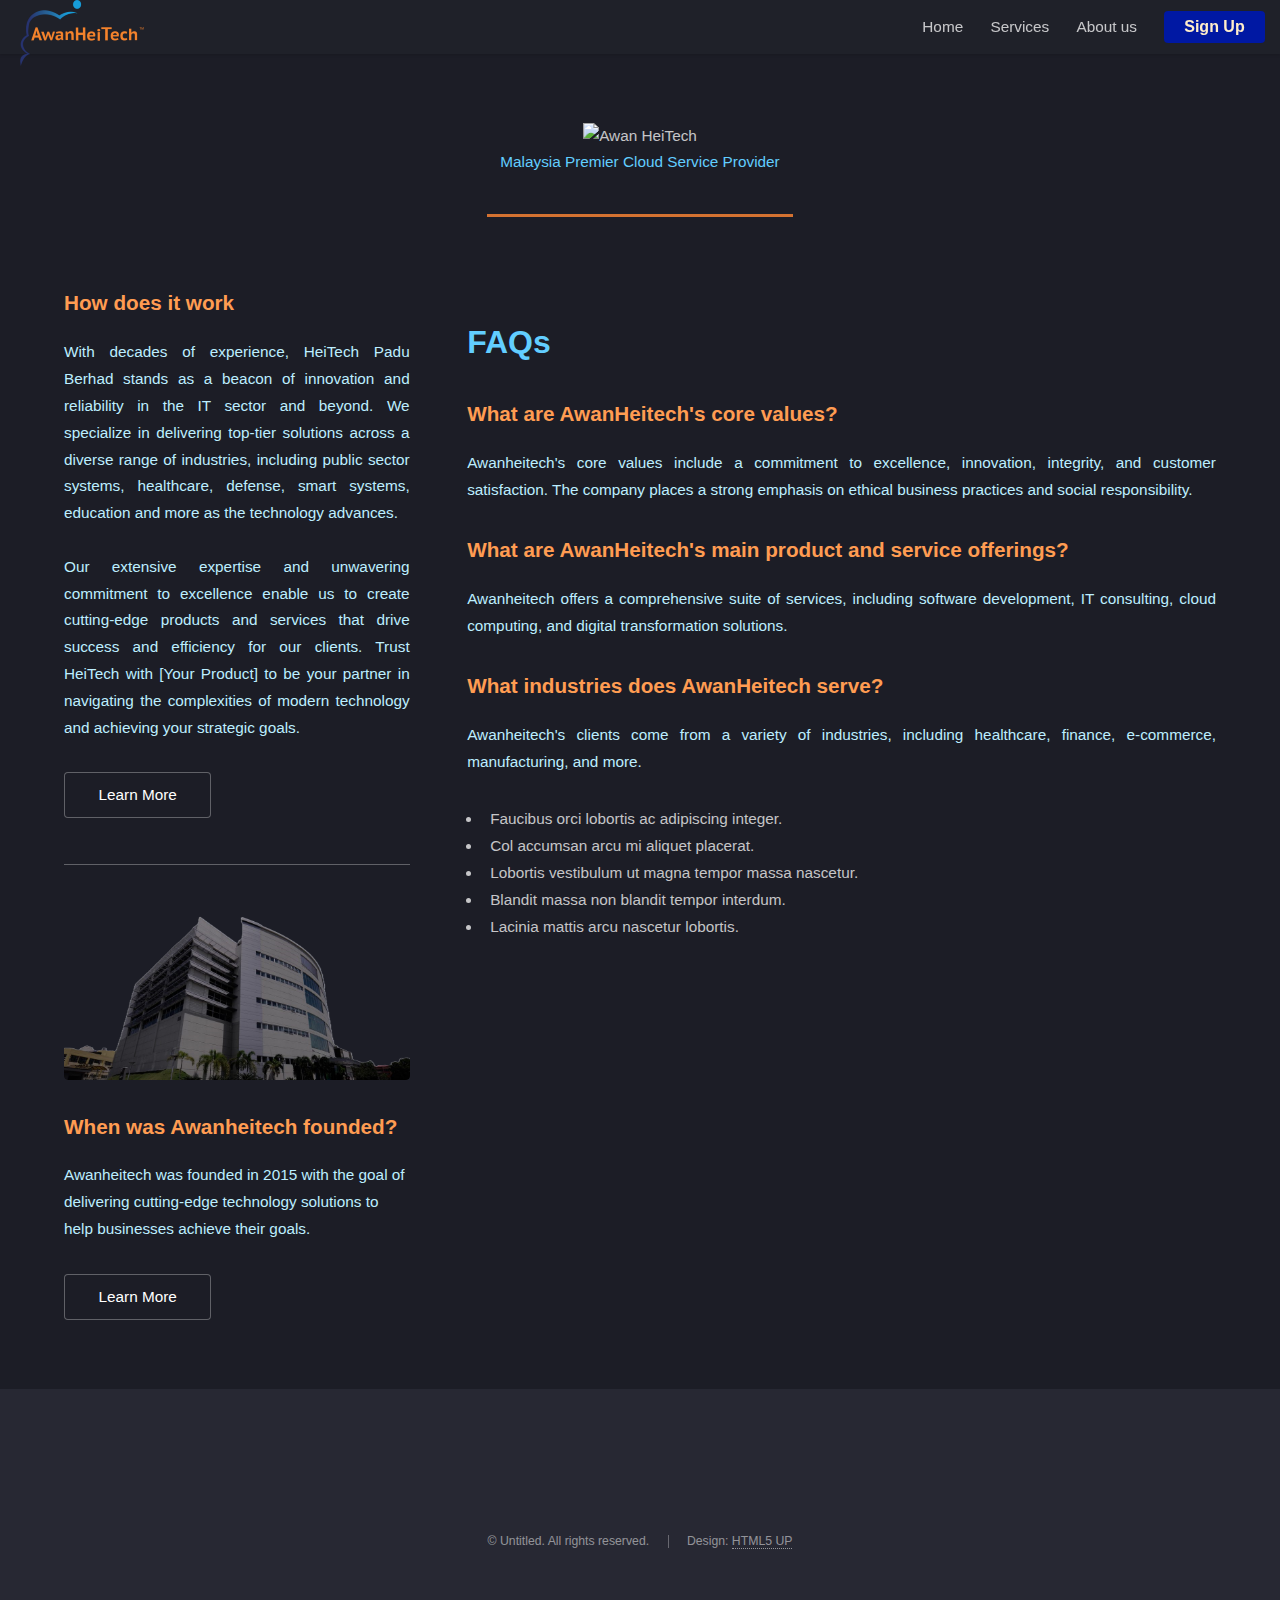
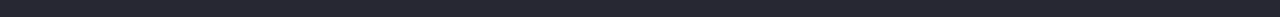
==== commit 864c86ad: "Update awanheitechdetail.html" ====
--- a/awanheitechdetail.html
+++ b/awanheitechdetail.html
@@ -60,7 +60,8 @@
 									<section id="sidebar">
 										<section>
 											<h3>How does it work</h3>
-											<p style="text-align: justify;">With decades of experience, HeiTech Padu Berhad stands as a beacon of innovation and reliability in the IT sector and beyond. We specialize in delivering top-tier solutions across a diverse range of industries, including public sector systems, healthcare, defense, smart systems, education and more as the technology advances. Our extensive expertise and unwavering commitment to excellence enable us to create cutting-edge products and services that drive success and efficiency for our clients. Trust HeiTech with [Your Product] to be your partner in navigating the complexities of modern technology and achieving your strategic goals.</p>
+											<p style="text-align: justify;">With decades of experience, HeiTech Padu Berhad stands as a beacon of innovation and reliability in the IT sector and beyond. We specialize in delivering top-tier solutions across a diverse range of industries, including public sector systems, healthcare, defense, smart systems, education and more as the technology advances.
+												<br><br> Our extensive expertise and unwavering commitment to excellence enable us to create cutting-edge products and services that drive success and efficiency for our clients. Trust HeiTech with [Your Product] to be your partner in navigating the complexities of modern technology and achieving your strategic goals.</p>
 											<footer>
 												<ul class="actions">
 													<li><a href="#content" class="button">Learn More</a></li>
@@ -86,11 +87,16 @@
 								<!-- Content -->
 									<section id="content">
 										<a href="#" class="image fit"><img src="images/digital-cloud-data-storage-digital-concept-cloudscape-digital-online-service-global-network-database-backup-computer-infrastructure-technology-solution.jpg" alt="" /></a>
-										<h3>Dolore Amet Consequat</h3>
-										<p>Aliquam massa urna, imperdiet sit amet mi non, bibendum euismod est. Curabitur mi justo, tincidunt vel eros ullamcorper, porta cursus justo. Cras vel neque eros. Vestibulum diam quam, mollis at magna consectetur non, malesuada quis augue. Morbi tincidunt pretium interdum est. Curabitur mi justo, tincidunt vel eros ullamcorper, porta cursus justo. Cras vel neque eros. Vestibulum diam.</p>
-										<p>Vestibulum diam quam, mollis at consectetur non, malesuada quis augue. Morbi tincidunt pretium interdum. Morbi mattis elementum orci, nec dictum porta cursus justo. Quisque ultricies lorem in ligula condimentum, et egestas turpis sagittis. Cras ac nunc urna. Nullam eget lobortis purus. Phasellus vitae tortor non est placerat tristique.</p>
-										<h3>Sed Magna Ornare</h3>
-										<p>In vestibulum massa quis arcu lobortis tempus. Nam pretium arcu in odio vulputate luctus. Suspendisse euismod lorem eget lacinia fringilla. Sed sed felis justo. Nunc sodales elit in laoreet aliquam. Nam gravida, nisl sit amet iaculis porttitor, risus nisi rutrum metus.</p>
+										<h3 style="
+										font-size: xx-large; color: #62ceff;">FAQs</h3>
+										<h3>What are AwanHeitech's core values?</h3>
+										<p style="text-align: justify;">Awanheitech's core values include a commitment to excellence, innovation, integrity, and customer satisfaction. The company places a strong emphasis on ethical business practices and social responsibility.</p>
+										
+										<h3>What are AwanHeitech's main product and service offerings?</h3>
+										<p style="text-align: justify;">Awanheitech offers a comprehensive suite of services, including software development, IT consulting, cloud computing, and digital transformation solutions.</p>
+
+										<h3>What industries does AwanHeitech serve?</h3>
+										<p style="text-align: justify;">Awanheitech's clients come from a variety of industries, including healthcare, finance, e-commerce, manufacturing, and more.</p>
 										<ul>
 											<li>Faucibus orci lobortis ac adipiscing integer.</li>
 											<li>Col accumsan arcu mi aliquet placerat.</li>
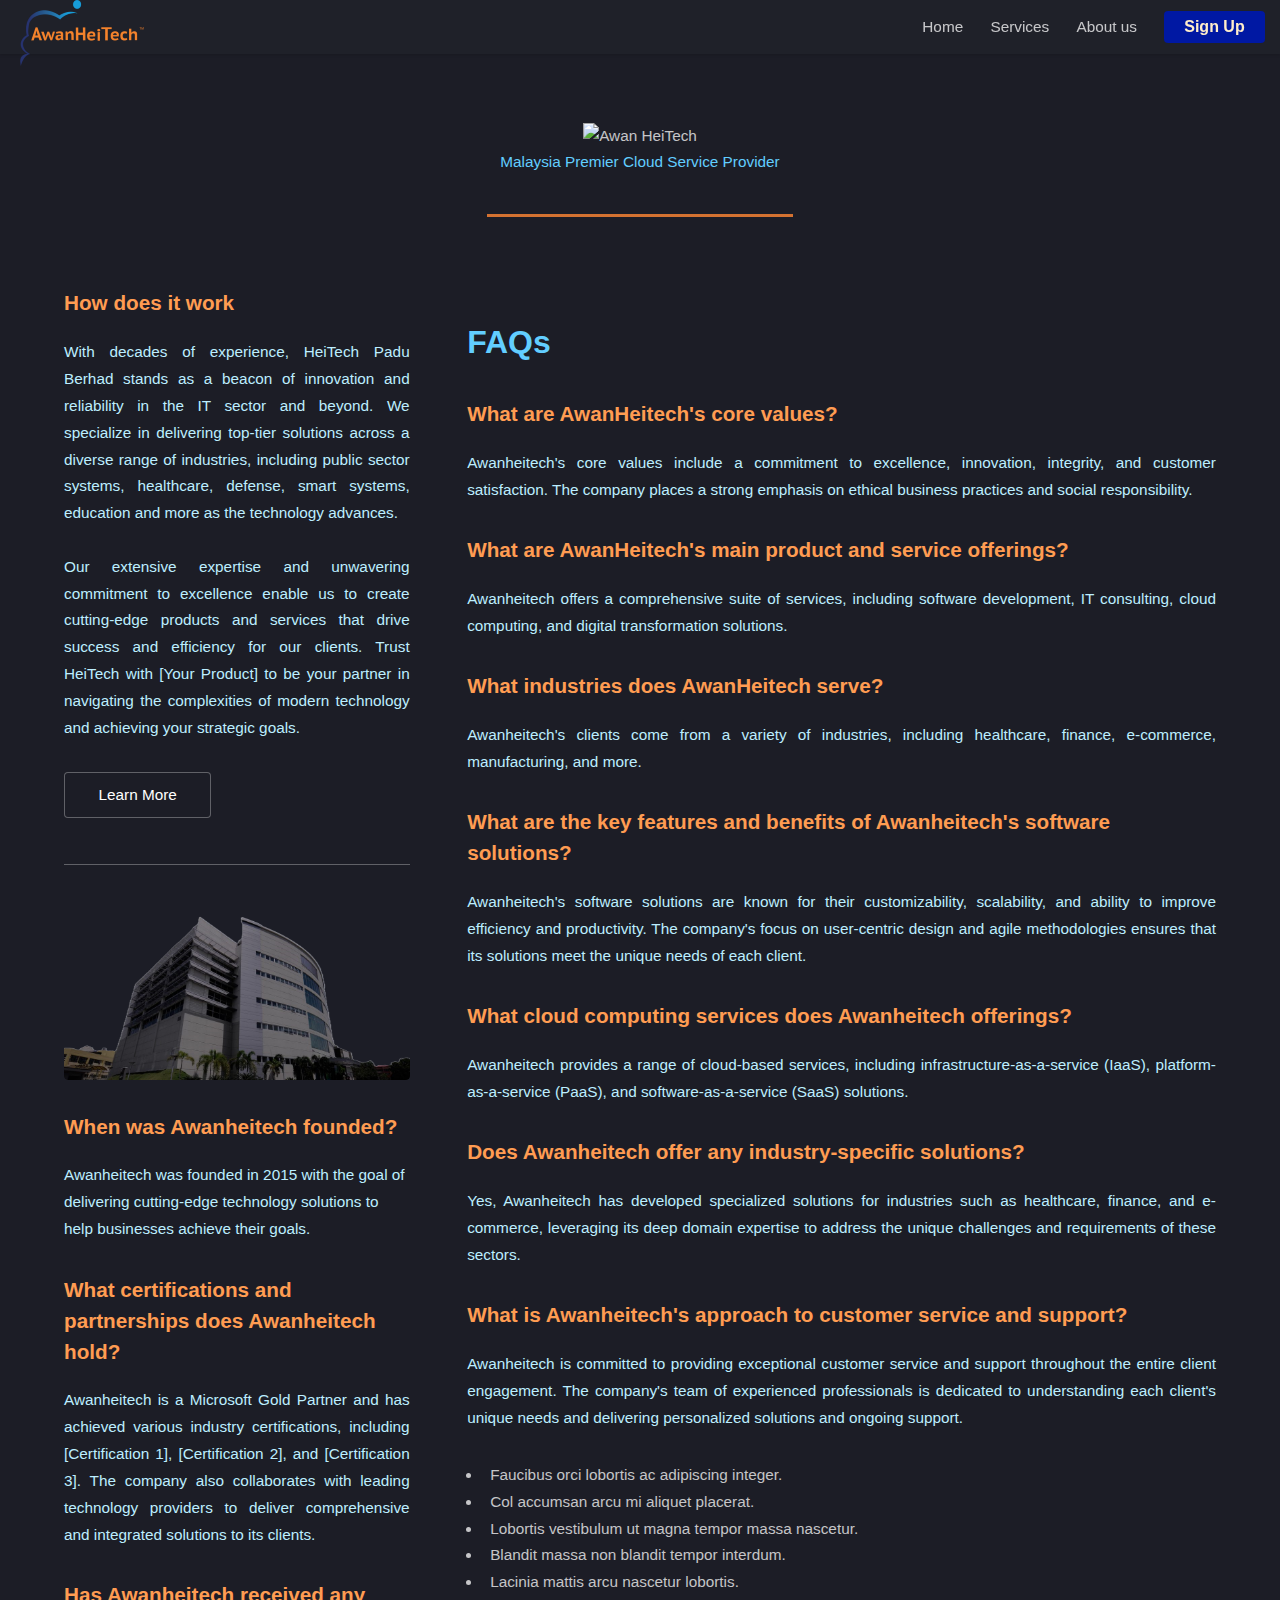
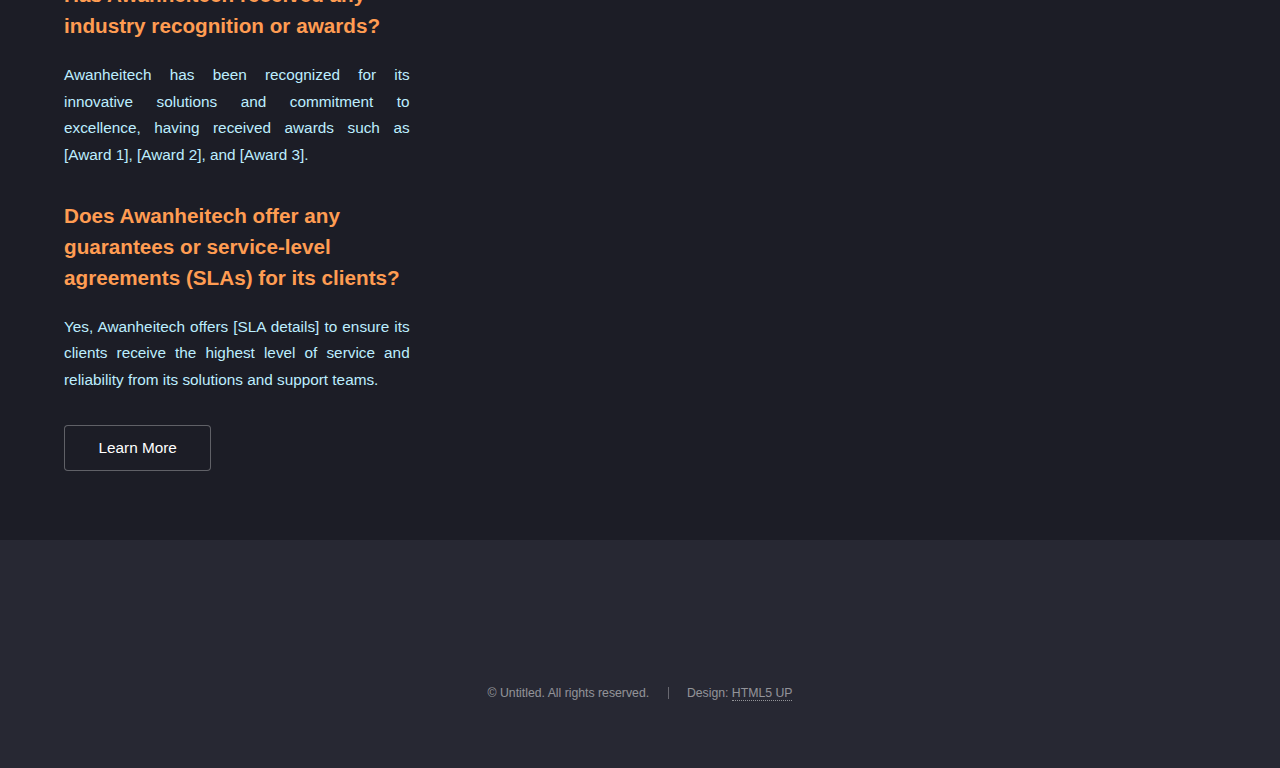
==== commit 568fe74e: "update" ====
--- a/awanheitechdetail.html
+++ b/awanheitechdetail.html
@@ -62,7 +62,8 @@
 											<h3>How does it work</h3>
 											<p style="text-align: justify;">With decades of experience, HeiTech Padu Berhad stands as a beacon of innovation and reliability in the IT sector and beyond. We specialize in delivering top-tier solutions across a diverse range of industries, including public sector systems, healthcare, defense, smart systems, education and more as the technology advances.
 												<br><br> Our extensive expertise and unwavering commitment to excellence enable us to create cutting-edge products and services that drive success and efficiency for our clients. Trust HeiTech with [Your Product] to be your partner in navigating the complexities of modern technology and achieving your strategic goals.</p>
-											<footer>
+											
+												<footer>
 												<ul class="actions">
 													<li><a href="#content" class="button">Learn More</a></li>
 												</ul>
@@ -73,7 +74,15 @@
 											<a href="#" class="image fit"><img src="images/bg_about-1024x500.png" alt="" /></a>
 											<h3>When was Awanheitech founded?</h3>
 											<p>Awanheitech was founded in 2015 with the goal of delivering cutting-edge technology solutions to help businesses achieve their goals.</p>
-											<footer>
+											
+											<h3>What certifications and partnerships does Awanheitech hold?</h3>
+										<p style="text-align: justify;">Awanheitech is a Microsoft Gold Partner and has achieved various industry certifications, including [Certification 1], [Certification 2], and [Certification 3]. The company also collaborates with leading technology providers to deliver comprehensive and integrated solutions to its clients.</p>
+
+										<h3>Has Awanheitech received any industry recognition or awards?</h3>
+										<p style="text-align: justify;">Awanheitech has been recognized for its innovative solutions and commitment to excellence, having received awards such as [Award 1], [Award 2], and [Award 3].</p>
+
+										<h3>Does Awanheitech offer any guarantees or service-level agreements (SLAs) for its clients?</h3>
+										<p style="text-align: justify;">Yes, Awanheitech offers [SLA details] to ensure its clients receive the highest level of service and reliability from its solutions and support teams.</p><footer>
 												<ul class="actions">
 													<li><a href="#" class="button">Learn More</a></li>
 												</ul>
@@ -97,6 +106,20 @@
 
 										<h3>What industries does AwanHeitech serve?</h3>
 										<p style="text-align: justify;">Awanheitech's clients come from a variety of industries, including healthcare, finance, e-commerce, manufacturing, and more.</p>
+
+										<h3>What are the key features and benefits of Awanheitech's software solutions?</h3>
+										<p style="text-align: justify;">Awanheitech's software solutions are known for their customizability, scalability, and ability to improve efficiency and productivity. The company's focus on user-centric design and agile methodologies ensures that its solutions meet the unique needs of each client.
+										</p>
+
+										<h3>What cloud computing services does Awanheitech offerings?</h3>
+										<p style="text-align: justify;">Awanheitech provides a range of cloud-based services, including infrastructure-as-a-service (IaaS), platform-as-a-service (PaaS), and software-as-a-service (SaaS) solutions.</p>
+										
+										<h3>Does Awanheitech offer any industry-specific solutions?</h3>
+										<p style="text-align: justify;">Yes, Awanheitech has developed specialized solutions for industries such as healthcare, finance, and e-commerce, leveraging its deep domain expertise to address the unique challenges and requirements of these sectors.</p>
+
+										<h3>What is Awanheitech's approach to customer service and support?</h3>
+										<p style="text-align: justify;">Awanheitech is committed to providing exceptional customer service and support throughout the entire client engagement. The company's team of experienced professionals is dedicated to understanding each client's unique needs and delivering personalized solutions and ongoing support.</p>
+										
 										<ul>
 											<li>Faucibus orci lobortis ac adipiscing integer.</li>
 											<li>Col accumsan arcu mi aliquet placerat.</li>
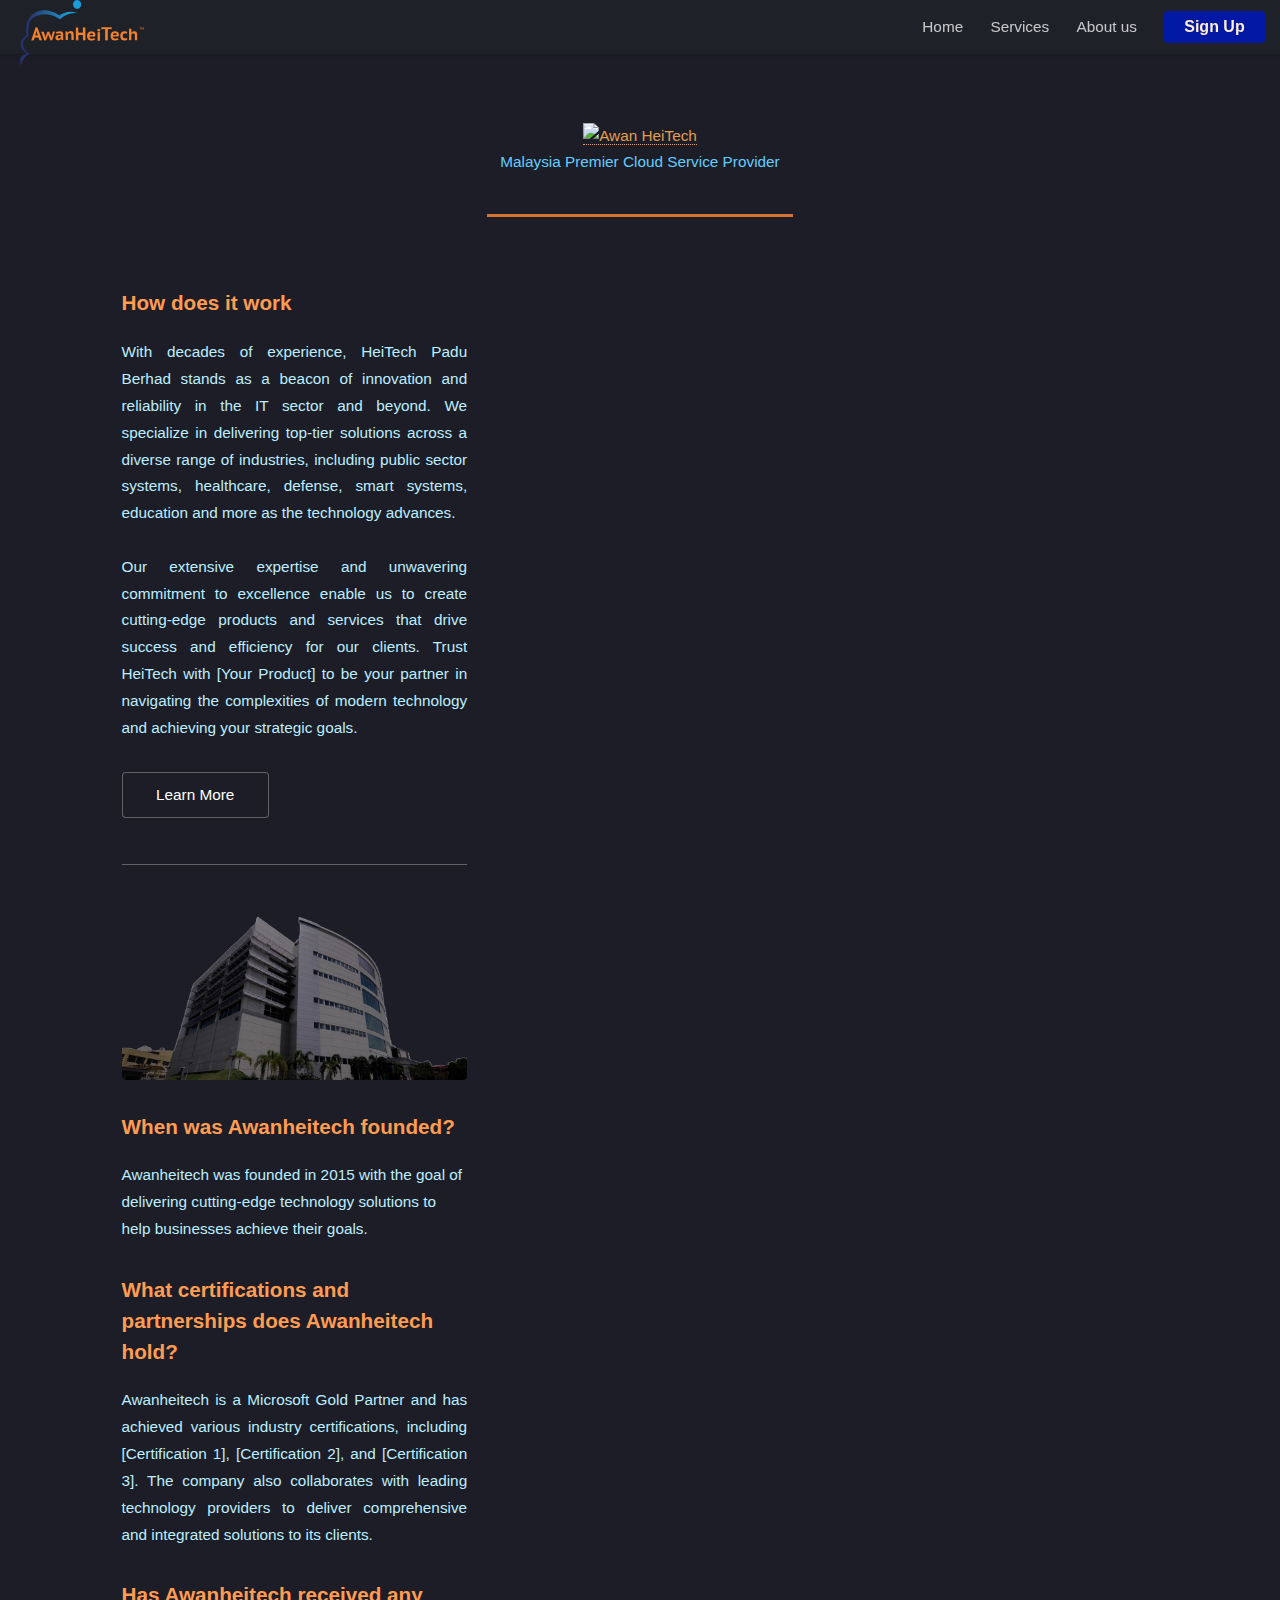
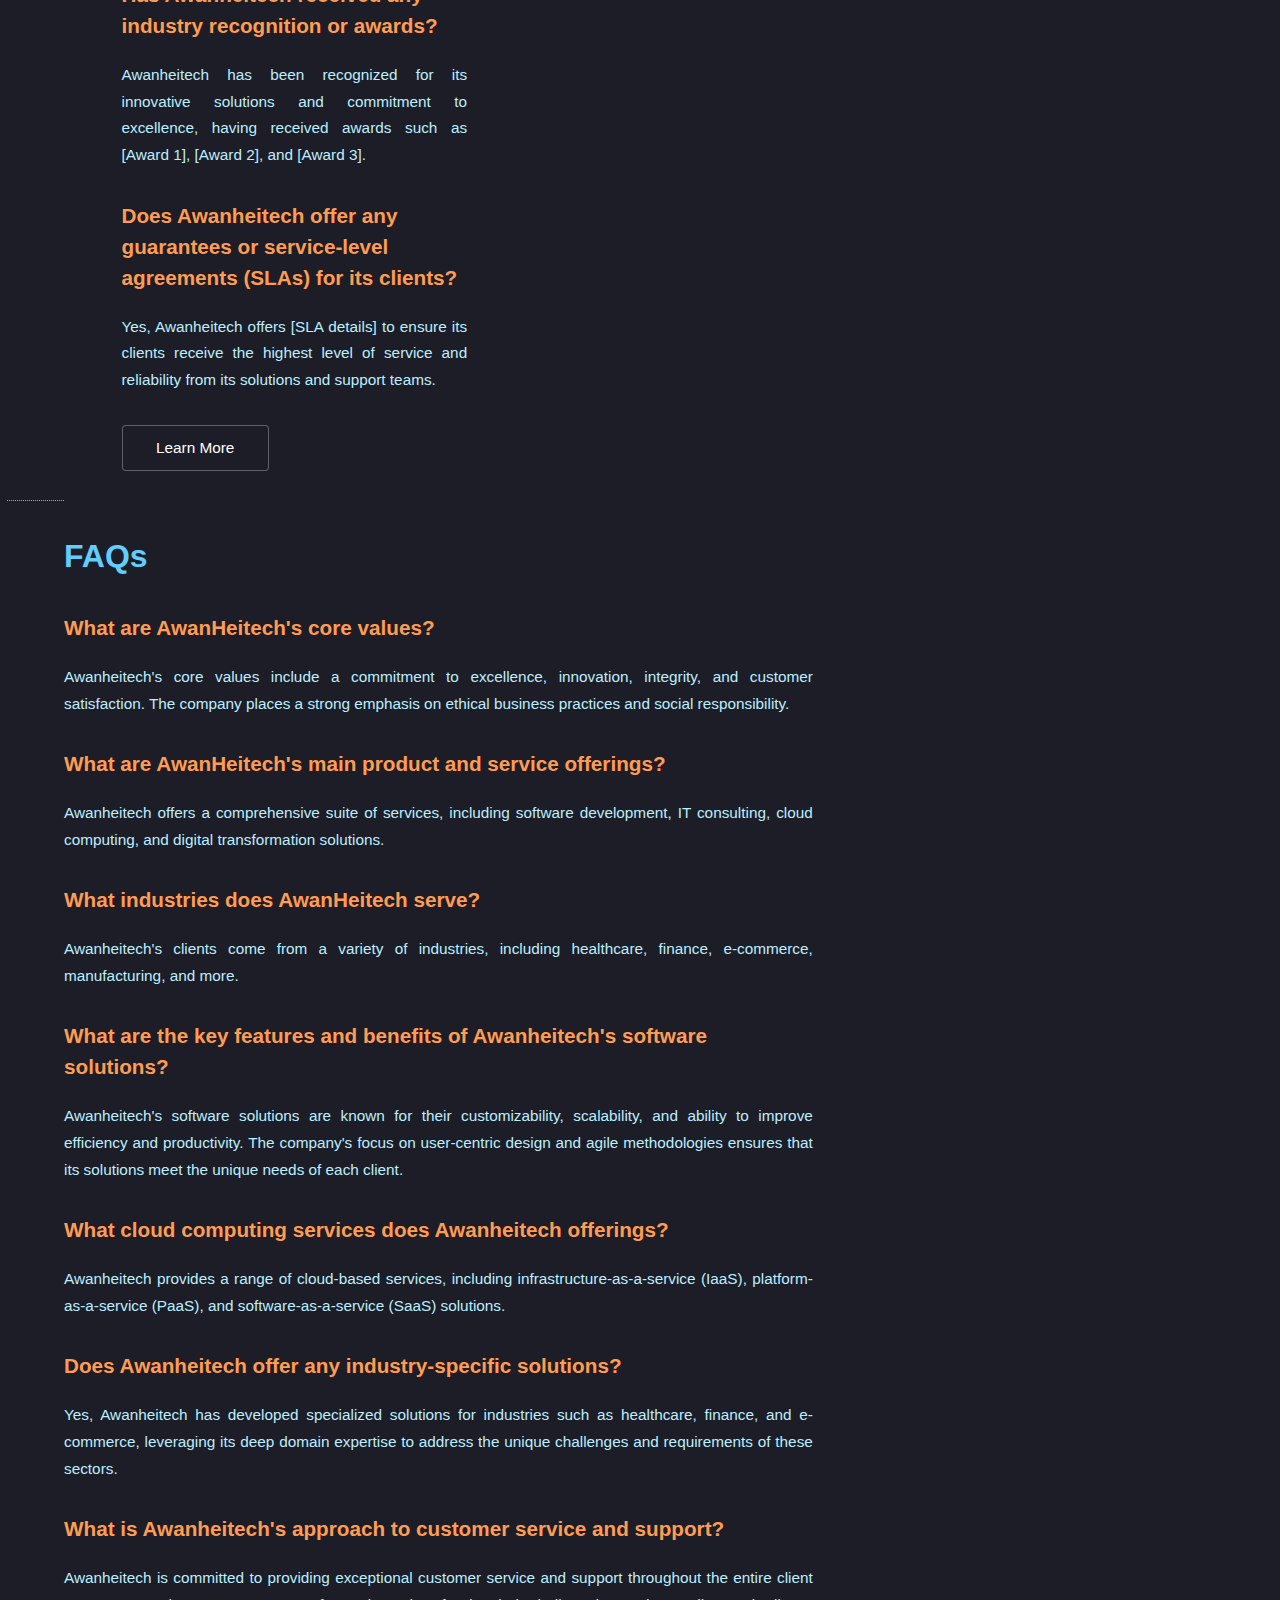
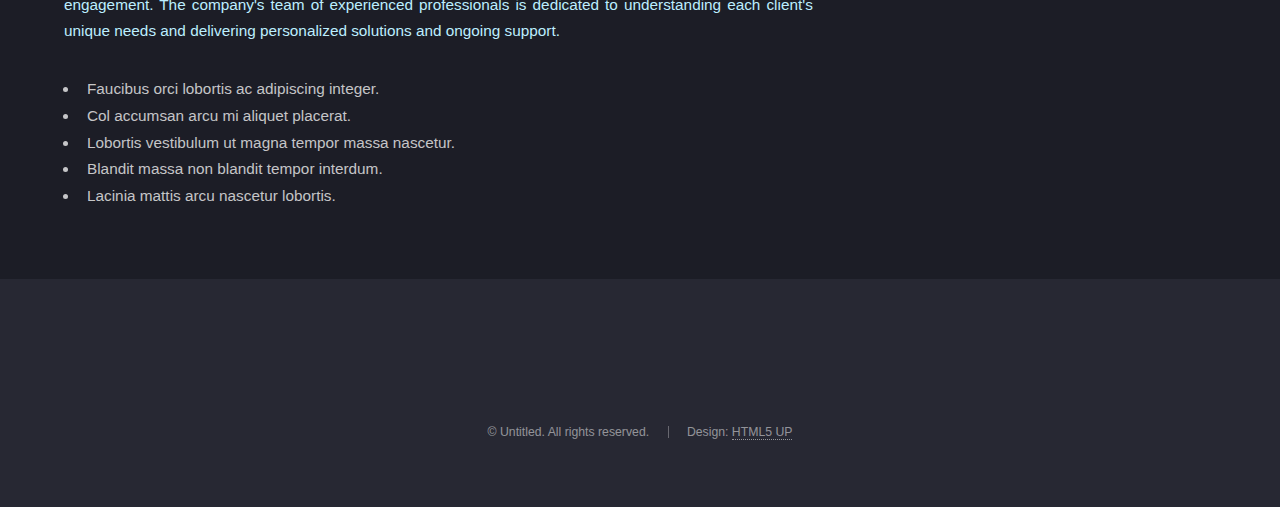
==== commit c470ccb1: "update" ====
--- a/awanheitechdetail.html
+++ b/awanheitechdetail.html
@@ -50,6 +50,8 @@
 				<div id="main" class="wrapper style1">
 					<div class="container">
 						<header class="major">
+							<a href="awanheitechdetail.html">
+								
 							<img src="images/AwanHeitech logo.png" alt="Awan HeiTech">
 							<p>Malaysia Premier Cloud Service Provider</p>
 						</header>
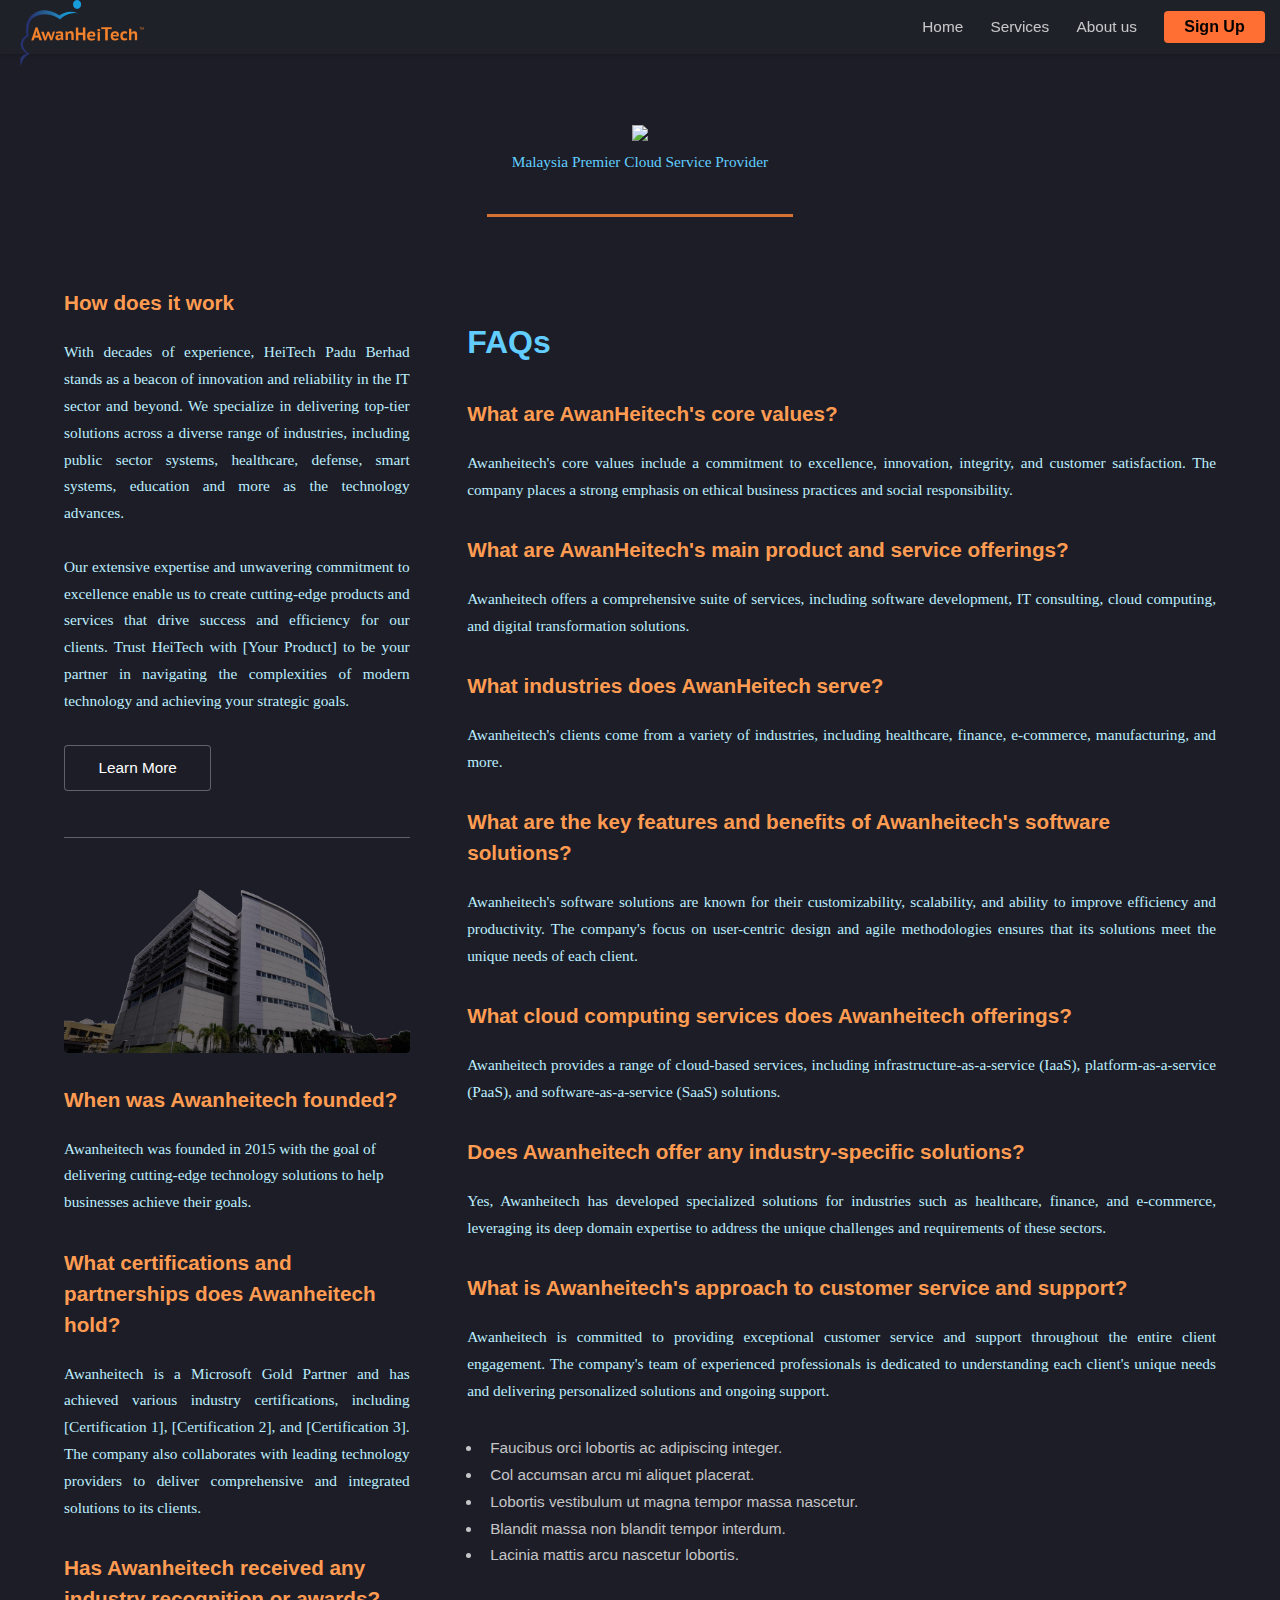
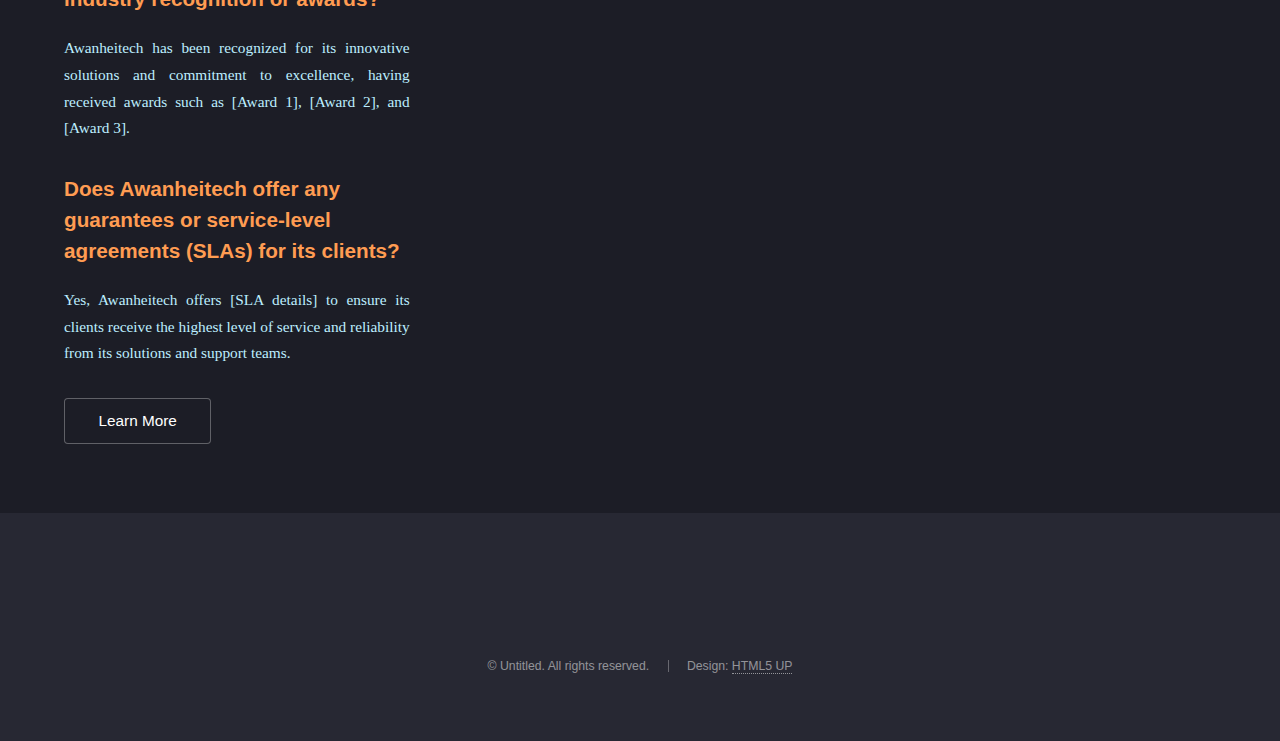
==== commit c560191e: "UPDATE" ====
--- a/awanheitechdetail.html
+++ b/awanheitechdetail.html
@@ -7,7 +7,14 @@
 		<meta name="viewport" content="width=device-width, initial-scale=1, user-scalable=no" />
 		<link rel="stylesheet" href="assets/css/main.css" />
 		<link href="images/AwanHeitech logo.png" rel="icon">
-		<noscript><link rel="stylesheet" href="assets/css/noscript.css" /></noscript>
+		<link rel="preconnect" href="https://fonts.googleapis.com">	
+		<link rel="preconnect" href="https://fonts.gstatic.com" crossorigin>
+		<link href="https://fonts.googleapis.com/css2?family=Alatsi&display=swap" rel="stylesheet">
+		<link rel="preconnect" href="https://fonts.googleapis.com">
+		<link rel="preconnect" href="https://fonts.gstatic.com" crossorigin>
+		<link href="https://fonts.googleapis.com/css2?family=Alatsi&family=Kanit:ital,wght@0,100;0,200;0,300;0,400;0,500;0,600;0,700;0,800;0,900;1,100;1,200;1,300;1,400;1,500;1,600;1,700;1,800;1,900&display=swap" rel="stylesheet">
+		
+		<link href="https://fonts.googleapis.com/css2?family=Alatsi&family=Anton&family=Kanit:ital,wght@0,100;0,200;0,300;0,400;0,500;0,600;0,700;0,800;0,900;1,100;1,200;1,300;1,400;1,500;1,600;1,700;1,800;1,900&display=swap" rel="stylesheet"><noscript><link rel="stylesheet" href="assets/css/noscript.css" /></noscript>
 	</head>
 	<body class="is-preload">
 		<div id="page-wrapper">
@@ -50,9 +57,8 @@
 				<div id="main" class="wrapper style1">
 					<div class="container">
 						<header class="major">
-							<a href="awanheitechdetail.html">
-								
-							<img src="images/AwanHeitech logo.png" alt="Awan HeiTech">
+							
+							<img src="images/AwanHeitech logo.png">
 							<p>Malaysia Premier Cloud Service Provider</p>
 						</header>
 						<div class="row gtr-150">
--- a/assets/css/main.css
+++ b/assets/css/main.css
@@ -132,7 +132,8 @@
 	p {
 		margin: 0 0 2em 0;
 		color: #bceeff;
-		font-weight:400
+		font-weight:400;
+		font-family: montserrat;
 	}
 
 	h1, h2, h3, h4, h5, h6 {
@@ -140,7 +141,7 @@
 		font-weight: 300;
 		line-height: 1em;
 		margin: 0 0 1em 0;
-		font-family: Exo 2;
+		font-family: "futura", sans-serif;
 		font-weight: 400;
 	}
 
@@ -2877,7 +2878,7 @@
 		color: #ffffff !important;
 		cursor: pointer;	
 		display: inline-block;
-		font-weight: 300;
+		font-weight: 450;
 		height: 3em;
 		line-height: 3em;
 		padding: 0 2.25em;
@@ -2936,9 +2937,9 @@
 		input[type="reset"].primary,
 		input[type="button"].primary,
 		.button.primary {
-			background-color: #0018a3;
+			background-color: #ff6e33;
 			box-shadow: none;
-			color: #ffedca !important;
+			color: black  !important;
 		}
 
 			input[type="submit"].primary:hover,
@@ -3121,10 +3122,11 @@
 			-webkit-transition: -webkit-transform 1s ease, opacity 1s ease;
 			-ms-transition: -ms-transform 1s ease, opacity 1s ease;
 			transition: transform 1s ease, opacity 1s ease;
-			background: rgba(23, 24, 32, 0.95);
+			background: rgba(23, 24, 32, 0.808);
 			border-style: solid;
 			opacity: 1;
 			position: absolute;
+		
 		}
 
 		.spotlight .goto-next {
@@ -3155,7 +3157,7 @@
 		}
 
 		.spotlight.bottom .content {
-			border-top-width: 0.35em;
+			border-top-width: 0.45em;
 			bottom: 0;
 		}
 
@@ -3163,7 +3165,7 @@
 			height: 101%;
 			padding: 6em 3em;
 			top: 0;
-			width: 38em;
+			width: 48em;
 		}
 
 		.spotlight.left .content {
@@ -3239,7 +3241,7 @@
 	}
 
 		.wrapper.style2 {
-			background: #7c3100;
+			background: #280050;
 		}
 
 			.wrapper.style2 input[type="text"]:focus,
@@ -3275,7 +3277,7 @@
 			.wrapper.style2 .button.primary {
 				background-color: #ffffff;
 				color: #e44c65 !important;
-				font-weight: 500;
+				font-weight: 600;
 			}
 
 				.wrapper.style2 input[type="submit"].primary:hover, .wrapper.style2 input[type="submit"].primary:active,
@@ -3464,7 +3466,7 @@
 							font-size: medium;
 							line-height: 2em;
 							padding: 0 1.25em;
-							font-weight: 600;
+							font-weight: 550;
 						}
 
 						#header nav ul li a:not(.button):before, #header nav ul li span:not(.button):before {
@@ -3514,7 +3516,7 @@
 
 		#banner:after {
 			background-image: -moz-linear-gradient(top, rgba(23, 24, 32, 0.95), rgba(23, 24, 32, 0.95)), url("images/overlay.png");;
-			background-image: -webkit-linear-gradient(top, rgba(10, 10, 50, 0.6), rgba(4, 25, 35, 0.95)), url("images/overlay.png");;
+			background-image: -webkit-linear-gradient(top, rgba(13, 13, 50, 0.8), rgba(4, 25, 35, 0.65)), url("images/overlay.png");;
 			background-image: -ms-linear-gradient(top, rgba(23, 24, 32, 0.95), rgba(23, 24, 32, 0.95)), url("images/overlay.png");;
 			background-image: linear-gradient(top, rgba(23, 24, 32, 0.95), rgba(23, 24, 32, 0.95)), url("images/overlay.png");;
 			content: '';
@@ -3543,9 +3545,9 @@
 			}
 
 				#banner .content header h2 {
-					font-size: 2.5em;
+					font-size: 3.5em;
 					margin: 0;
-					color: #ff9814;
+					color: burlywood;
 					font-weight: bold;
 				}
 
@@ -3554,6 +3556,7 @@
 					top: 0;
 					color: burlywood;
 					font-weight: normal;
+					font-family: montserrat;
 				}
 
 			#banner .content .image {
@@ -3666,7 +3669,7 @@
 
 			.spotlight.left .content, .spotlight.right .content {
 				padding: 4.5em 2.5em;
-				width: 25em;
+				width: 45em;
 			}
 
 		/* Wrapper */
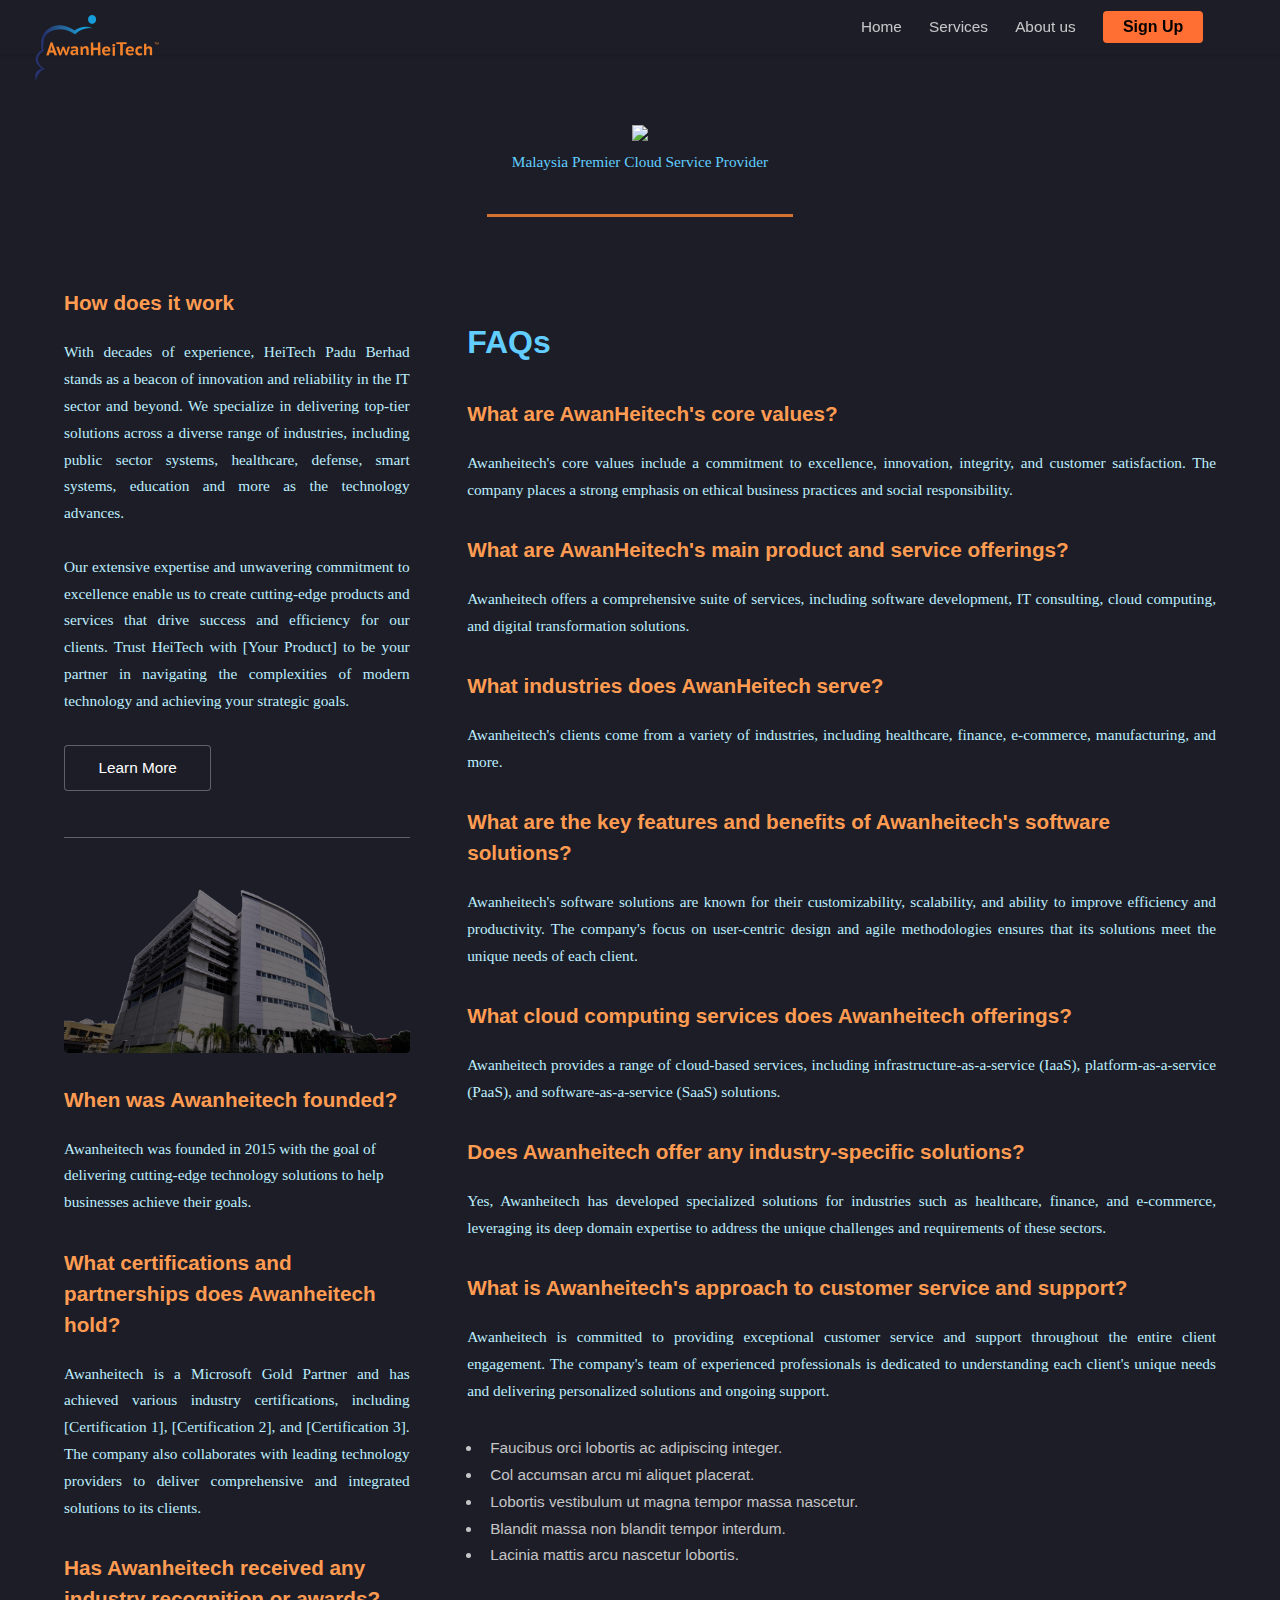
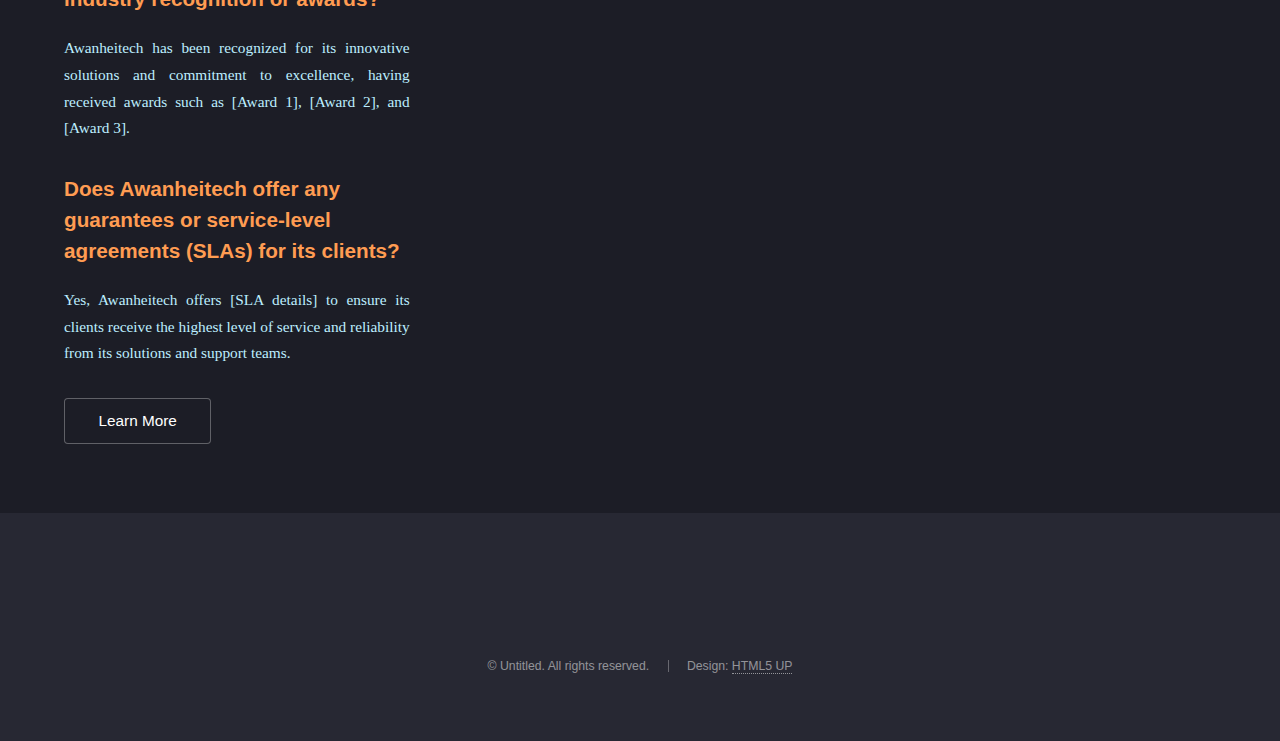
==== commit 01b49e60: "update" ====
--- a/awanheitechdetail.html
+++ b/awanheitechdetail.html
@@ -23,7 +23,7 @@
 				<header id="header">
 					<h1 id="logo">
 						<a href="awanheitechdetail.html">
-							<img src="images/AwanHeitechlogosmall.png" alt="Awan HeiTech">
+							<img src="images/AwanHeitechlogosmall.png" alt="Awan HeiTech" style="padding: 1em;">
 						</a>
 					</h1>
 					
--- a/assets/css/main.css
+++ b/assets/css/main.css
@@ -6,6 +6,114 @@
 	html5up.net | @ajlkn
 	Free for personal and commercial use under the CCA 3.0 license (html5up.net/license)
 */
+.poppins-thin {
+	font-family: "Poppins", sans-serif;
+	font-weight: 100;
+	font-style: normal;
+  }
+  
+  .poppins-extralight {
+	font-family: "Poppins", sans-serif;
+	font-weight: 200;
+	font-style: normal;
+  }
+  
+  .poppins-light {
+	font-family: "Poppins", sans-serif;
+	font-weight: 300;
+	font-style: normal;
+  }
+  
+  .poppins-regular {
+	font-family: "Poppins", sans-serif;
+	font-weight: 400;
+	font-style: normal;
+  }
+  
+  .poppins-medium {
+	font-family: "Poppins", sans-serif;
+	font-weight: 500;
+	font-style: normal;
+  }
+  
+  .poppins-semibold {
+	font-family: "Poppins", sans-serif;
+	font-weight: 600;
+	font-style: normal;
+  }
+  
+  .poppins-bold {
+	font-family: "Poppins", sans-serif;
+	font-weight: 700;
+	font-style: normal;
+  }
+  
+  .poppins-extrabold {
+	font-family: "Poppins", sans-serif;
+	font-weight: 800;
+	font-style: normal;
+  }
+  
+  .poppins-black {
+	font-family: "Poppins", sans-serif;
+	font-weight: 900;
+	font-style: normal;
+  }
+  
+  .poppins-thin-italic {
+	font-family: "Poppins", sans-serif;
+	font-weight: 100;
+	font-style: italic;
+  }
+  
+  .poppins-extralight-italic {
+	font-family: "Poppins", sans-serif;
+	font-weight: 200;
+	font-style: italic;
+  }
+  
+  .poppins-light-italic {
+	font-family: "Poppins", sans-serif;
+	font-weight: 300;
+	font-style: italic;
+  }
+  
+  .poppins-regular-italic {
+	font-family: "Poppins", sans-serif;
+	font-weight: 400;
+	font-style: italic;
+  }
+  
+  .poppins-medium-italic {
+	font-family: "Poppins", sans-serif;
+	font-weight: 500;
+	font-style: italic;
+  }
+  
+  .poppins-semibold-italic {
+	font-family: "Poppins", sans-serif;
+	font-weight: 600;
+	font-style: italic;
+  }
+  
+  .poppins-bold-italic {
+	font-family: "Poppins", sans-serif;
+	font-weight: 700;
+	font-style: italic;
+  }
+  
+  .poppins-extrabold-italic {
+	font-family: "Poppins", sans-serif;
+	font-weight: 800;
+	font-style: italic;
+  }
+  
+  .poppins-black-italic {
+	font-family: "Poppins", sans-serif;
+	font-weight: 900;
+	font-style: italic;
+  }
+  
 
 html, body, div, span, applet, object,
 iframe, h1, h2, h3, h4, h5, h6, p, blockquote,
@@ -141,8 +249,8 @@
 		font-weight: 300;
 		line-height: 1em;
 		margin: 0 0 1em 0;
-		font-family: "futura", sans-serif;
-		font-weight: 400;
+		font-family: "poppins", sans-serif;
+		font-weight: 900;
 	}
 
 		h1 a, h2 a, h3 a, h4 a, h5 a, h6 a {
@@ -155,7 +263,7 @@
 		line-height: 1.5em;
 		letter-spacing: -0.025em;
 		color: #ff9c52;
-		font-weight: 900;
+		font-weight: 700;
 
 	}
 
@@ -3237,7 +3345,7 @@
 /* Wrapper */
 
 	.wrapper {
-		padding: 6em 0 4em 0;
+		padding: 2em 0 4em 0;
 	}
 
 		.wrapper.style2 {
@@ -3374,6 +3482,7 @@
 				display: block;
 				padding: 0.1em 1em;
 				text-decoration: none;
+				font-weight: 500;
 			}
 
 			.dropotron > li:first-child {
@@ -3415,7 +3524,7 @@
 	}
 
 	#header {
-		background: rgba(39, 43, 51, 0.274);
+		background: rgba(39, 43, 51, 0);
 		box-shadow: 0 0 0.25em 0 rgba(0, 0, 0, 0.25);
 		cursor: default;
 		height: 3.5em;
@@ -3438,7 +3547,7 @@
 
 		#header nav {
 			position: absolute;
-			right: 1em;
+			right: 5em;
 			top: 0;
 		}
 
@@ -3545,10 +3654,10 @@
 			}
 
 				#banner .content header h2 {
-					font-size: 3.5em;
+					font-size: 5em;
 					margin: 0;
 					color: burlywood;
-					font-weight: bold;
+					font-weight: 900;
 				}
 
 				#banner .content header p {
@@ -3897,7 +4006,7 @@
 				}
 
 					#banner .content header h2 {
-						font-size: 1.5em;
+						font-size: 3em;
 					}
 
 					#banner .content .image {
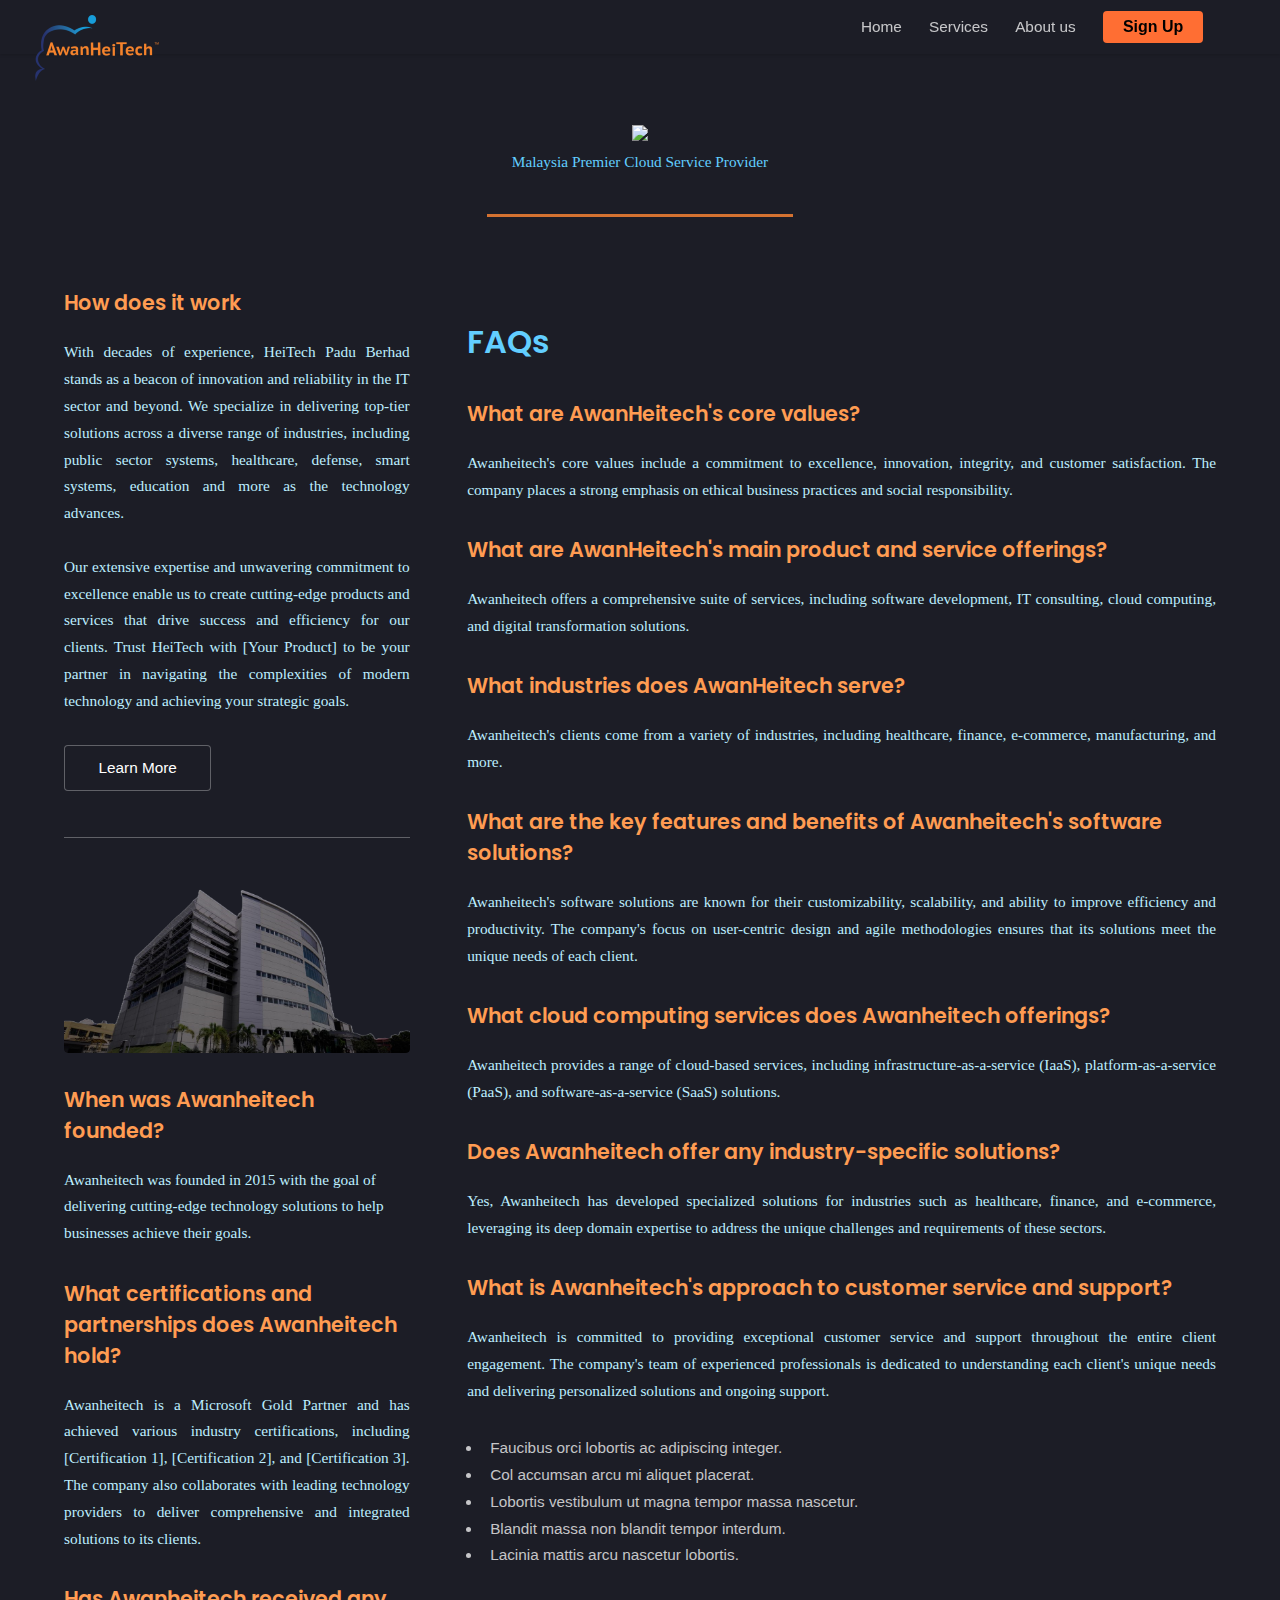
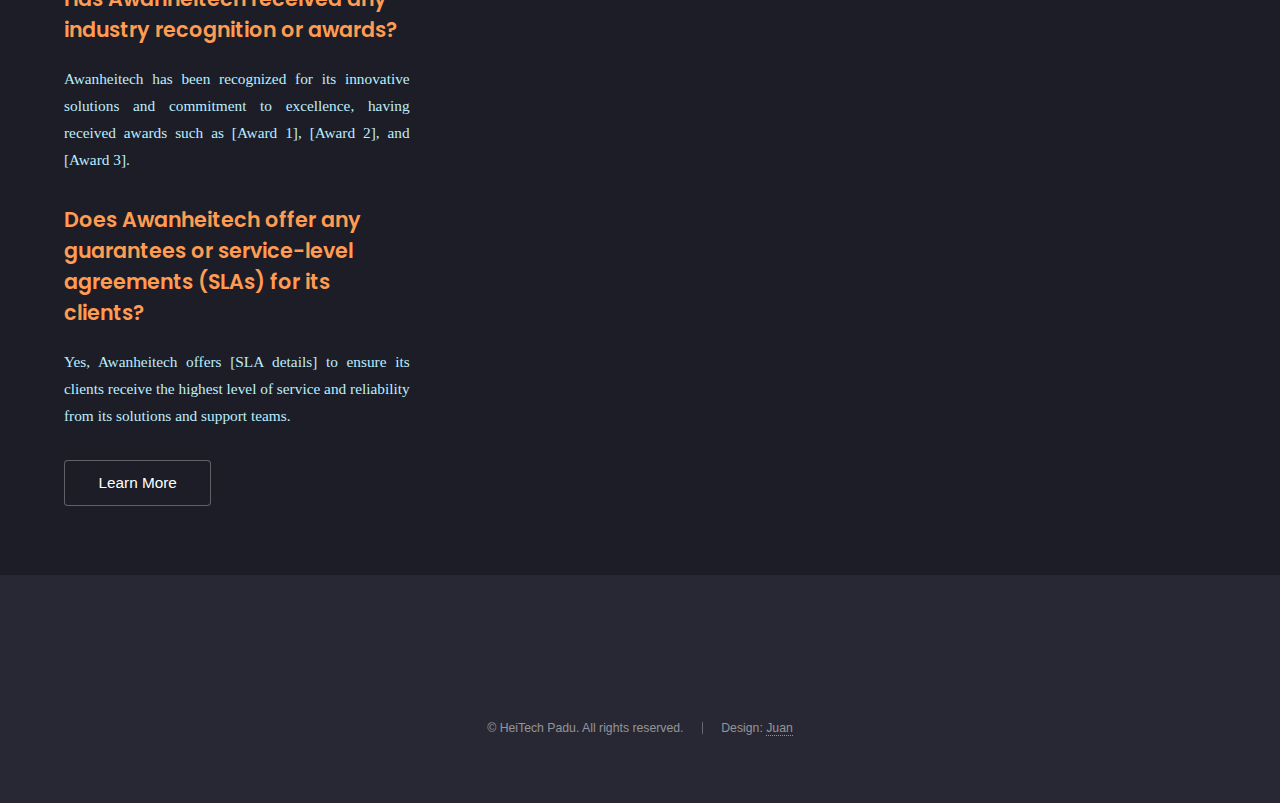
==== commit f4e3e610: "update" ====
--- a/awanheitechdetail.html
+++ b/awanheitechdetail.html
@@ -13,7 +13,7 @@
 		<link rel="preconnect" href="https://fonts.googleapis.com">
 		<link rel="preconnect" href="https://fonts.gstatic.com" crossorigin>
 		<link href="https://fonts.googleapis.com/css2?family=Alatsi&family=Kanit:ital,wght@0,100;0,200;0,300;0,400;0,500;0,600;0,700;0,800;0,900;1,100;1,200;1,300;1,400;1,500;1,600;1,700;1,800;1,900&display=swap" rel="stylesheet">
-		
+		<link href="https://fonts.googleapis.com/css2?family=Allerta&family=Poppins:ital,wght@0,100;0,200;0,300;0,400;0,500;0,600;0,700;0,800;0,900;1,100;1,200;1,300;1,400;1,500;1,600;1,700;1,800;1,900&display=swap" rel="stylesheet">
 		<link href="https://fonts.googleapis.com/css2?family=Alatsi&family=Anton&family=Kanit:ital,wght@0,100;0,200;0,300;0,400;0,500;0,600;0,700;0,800;0,900;1,100;1,200;1,300;1,400;1,500;1,600;1,700;1,800;1,900&display=swap" rel="stylesheet"><noscript><link rel="stylesheet" href="assets/css/noscript.css" /></noscript>
 	</head>
 	<body class="is-preload">
@@ -145,15 +145,15 @@
 			<!-- Footer -->
 				<footer id="footer">
 					<ul class="icons">
-						<li><a href="#" class="icon brands alt fa-twitter"><span class="label">Twitter</span></a></li>
-						<li><a href="#" class="icon brands alt fa-facebook-f"><span class="label">Facebook</span></a></li>
-						<li><a href="#" class="icon brands alt fa-linkedin-in"><span class="label">LinkedIn</span></a></li>
-						<li><a href="#" class="icon brands alt fa-instagram"><span class="label">Instagram</span></a></li>
-						<li><a href="#" class="icon brands alt fa-github"><span class="label">GitHub</span></a></li>
-						<li><a href="#" class="icon solid alt fa-envelope"><span class="label">Email</span></a></li>
+						<li><a href="https://www.facebook.com/HeiTechPaduBerhad" target ="blank" class="icon brands alt fa-facebook-f"><span class="label">Facebook</span></a></li>
+						<li><a href="https://www.linkedin.com/company/heitechpaduberhad" target ="blank" class="icon brands alt fa-linkedin-in"><span class="label">LinkedIn</span></a></li>
+						<li><a href="https://www.instagram.com/heitech.core01" target ="blank" class="icon brands alt fa-instagram"><span class="label">Instagram</span></a></li>
+						<li><a href="https://www.youtube.com/@heitechofficial" target ="blank" class="icon brands alt fa-youtube"><span class="label">YouTube</span></a></li>
+						<li><a href="mailto:ccc@heitech.com.my" target ="blank" class="icon solid alt fa-envelope"><span class="label">Email</span></a></li>
+						<li><a href="tel:+60123456789" target ="blank" class="icon solid alt fa-phone"><span class="label">Email</span></a></li>
 					</ul>
 					<ul class="copyright">
-						<li>&copy; Untitled. All rights reserved.</li><li>Design: <a href="http://html5up.net">HTML5 UP</a></li>
+						<li>&copy; HeiTech Padu. All rights reserved.</li><li>Design: <a href="https://github.com/ameeridz">Juan</a></li>
 					</ul>
 				</footer>
 
--- a/assets/css/main.css
+++ b/assets/css/main.css
@@ -240,7 +240,7 @@
 	p {
 		margin: 0 0 2em 0;
 		color: #bceeff;
-		font-weight:400;
+		font-weight:300;
 		font-family: montserrat;
 	}
 
@@ -2593,7 +2593,6 @@
 			border-radius: 100%;
 			cursor: default;
 			display: inline-block;
-			height: 6em;
 			line-height: 5.65em;
 			margin: 0 0 2em 0;
 			text-align: center;
